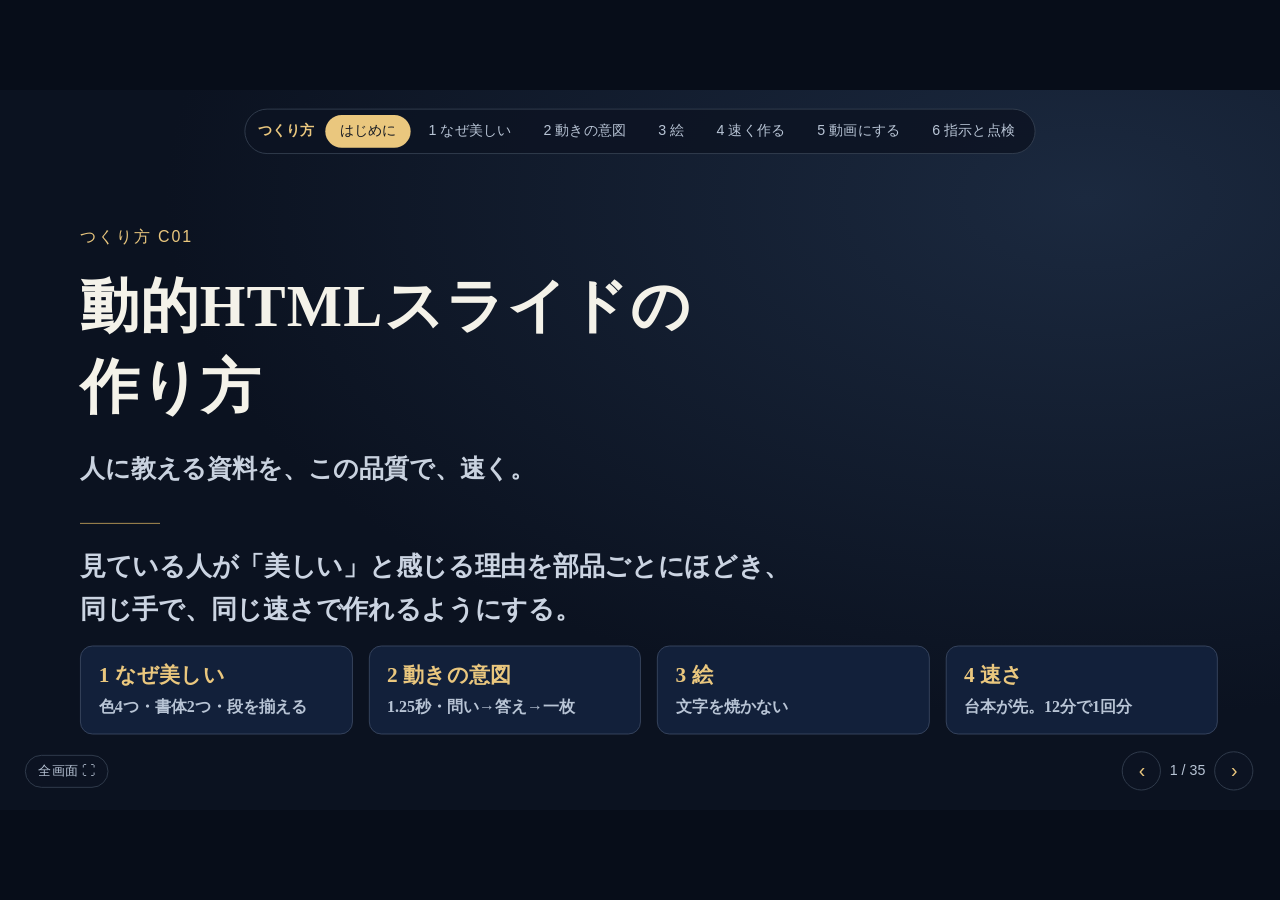
==== craft/slide-making/index.html @ efd2ac86 "C01 13枚目: 問い→答え→決めの一枚を実物の動きで見せる（もう一度つき） Co-Authored-By: Claude Fable 5.1 <noreply@anthropic.com>" ====
<!doctype html><html lang="ja"><head><meta charset="utf-8"><meta name="viewport" content="width=device-width,initial-scale=1"><title>動的HTMLスライドの作り方｜人に教える資料を、この品質で、速く</title><style>*{box-sizing:border-box}html,body{margin:0;background:#070d19;color:#f4f2e9;width:100%;height:100%;overflow:hidden}body{font-family:"Hiragino Mincho ProN","Yu Mincho",serif;font-weight:600}button{font-family:"Hiragino Sans",sans-serif;cursor:pointer}#stage{position:absolute;width:1440px;height:810px;left:50%;top:50%;transform:translate(-50%,-50%) scale(var(--scale,1));overflow:hidden;background:radial-gradient(ellipse at 85% 15%,#1b293f,#0b1220 60%)}.slide{position:absolute;inset:0;padding:112px 80px 86px;display:flex;flex-direction:column;justify-content:center;align-items:center;text-align:center;opacity:0;visibility:hidden;pointer-events:none;transition:opacity 1.25s ease,visibility 1.25s}.slide.on{opacity:1;visibility:visible;pointer-events:auto}.eyebrow{font:18px "Hiragino Sans",sans-serif;letter-spacing:.12em;color:#eac77e;margin-bottom:20px}h1,h2,h3,p{margin:0}h1{font-size:77px;line-height:1.4;letter-spacing:.02em;font-weight:600}h2{font-size:49px;line-height:1.5;font-weight:600;margin-bottom:24px}h3{font-size:29px;font-weight:600;margin:15px 0}p{font-size:26px;line-height:1.8}.lead{font-size:28px;color:#cbd4e2}em{font-style:normal;color:#eac77e}.title{align-items:stretch;text-align:left;padding:138px 90px 70px}.city{position:absolute;inset:0;background:none center/cover no-repeat}.city:after{content:"";position:absolute;inset:0;background:linear-gradient(90deg,rgba(6,12,24,.9),rgba(6,12,24,.6) 37%,transparent 75%),linear-gradient(0deg,#070d19,transparent 30%)}.title-copy{position:relative;z-index:2}.subtitle{font-size:26px;color:#c9d2df;margin-top:20px}.rule{width:90px;height:1px;background:#bc9a56;margin:35px 0 25px}.catch{font-size:31px;line-height:1.65}.title-foot{position:absolute;bottom:80px;left:90px;right:90px;display:flex;justify-content:space-between;font:17px "Hiragino Sans",sans-serif;color:#adb8c9}.currents{position:absolute;inset:0;width:100%;height:100%;opacity:.55;pointer-events:none}.currents path{fill:none;stroke:#edc47c;stroke-width:2;stroke-dasharray:80 700;animation:flow 18s linear infinite}.currents path:nth-child(2){stroke:#8bbdb9;animation-duration:23s;animation-delay:-8s}.currents path:nth-child(3){animation-delay:-12s}@keyframes flow{to{stroke-dashoffset:-1560}}nav{position:absolute;z-index:10;top:21px;left:50%;transform:translateX(-50%);display:flex;gap:4px;padding:6px;background:#0c1323d9;border:1px solid #344051;border-radius:999px;white-space:nowrap}nav button{border:0;background:none;color:#b8c4d5;padding:8px 16px;border-radius:99px;font-size:16px}nav button.active{background:#eac77e;color:#171b23}nav b{font:600 16px "Hiragino Sans",sans-serif;color:#eac77e;padding:8px}.pager{position:absolute;bottom:24px;right:28px;z-index:12;display:flex;align-items:center;gap:16px;font:17px "Hiragino Sans",sans-serif;color:#bdc7d6}.pager button,.choices button,.reveal{border:1px solid #455269;background:#202c42;color:#eac77e;border-radius:12px;padding:12px 24px;font-size:22px}.pager button{padding:7px 18px;font-size:24px}.fullscreen{position:absolute;left:28px;bottom:25px;z-index:12;background:none;border:0;color:#a6b3c7;font-size:16px}.cards{display:grid;grid-template-columns:repeat(3,1fr);gap:22px;width:100%;margin-top:15px}.cards article{padding:32px 26px;text-align:left;background:linear-gradient(140deg,#202b3c,#121e30);border:1px solid #354156;border-radius:15px;min-height:255px}.cards small,.rate-demo small,.bond-demo small,.bond-route small{font:19px "Hiragino Sans",sans-serif;color:#a5cbd3}.cards p{font-size:25px;color:#cbd4e2;line-height:1.7}.recap .cards{grid-template-columns:repeat(4,1fr);gap:16px}.recap article{padding:28px 20px}.recap h3{font-size:27px}.recap .cards p{font-size:23px}.recap small{font-size:17px}.route,.final-map{display:flex;align-items:center;justify-content:center;gap:18px;width:100%;margin-top:40px}.route span,.final-map span{background:#202c40;border:1px solid #405068;padding:24px 30px;border-radius:10px;font-size:30px}.route i,.final-map i{font-style:normal;color:#eac77e;font-size:30px}.underbar{color:#eac77e;font-size:25px;margin-top:30px}.rate-demo{display:grid;grid-template-columns:1fr 1.4fr;width:1100px;gap:60px;text-align:left;background:#172238;border:1px solid #36445a;border-radius:18px;padding:40px}.rate-demo strong{display:block;font-size:75px;color:#eac77e;line-height:1.2;margin:18px 0}.rate-demo strong span{font-size:38px}.choices{display:flex;gap:10px}.choices button[aria-pressed=true]{background:#eac77e;color:#111a29}.interest p{font-size:25px}.bar{height:8px;background:#354052;margin:20px 0}.bar i{display:block;width:20%;height:100%;background:#eac77e;transition:width 1.5s ease}.fine{font:17px "Hiragino Sans",sans-serif;color:#b8c4d5;margin-top:23px}.tag{display:inline-block;font:700 34px "Hiragino Sans",sans-serif;background:#eac77e;color:#211c11;border-radius:8px;padding:13px 34px;margin-bottom:30px}.question{width:1120px}.question h2{font-size:39px;margin-bottom:38px}.reveal{position:relative;min-height:178px;width:100%;font-family:inherit;font-size:28px;line-height:1.7;display:grid;place-items:center;overflow:hidden}.answer{opacity:0;transition:opacity 1.5s;padding:20px;grid-area:1/1}.cover{grid-area:1/1;transition:opacity 1s}.reveal[aria-expanded=true] .cover{opacity:0}.reveal[aria-expanded=true] .answer{opacity:1}.hero-copy{position:absolute;left:100px;bottom:130px;text-align:left;font-size:52px;line-height:1.7}.scene .city:after{background:linear-gradient(0deg,#070d19 2%,#070d1955 80%)}.bond-route{display:flex;align-items:center;gap:20px;margin-top:25px}.bond-route>div{width:365px;padding:30px 20px;border-top:2px solid #b89a5c;background:#18243a}.bond-route p{font-size:23px;color:#cbd4e2}.bond-route>b{font-size:28px;color:#eac77e}.bond-demo{display:grid;grid-template-columns:1fr 1.3fr;gap:45px;width:1150px;text-align:left;margin-top:15px}.bond-ticket{padding:35px;background:#e2d7bd;color:#172337;border-radius:12px}.bond-ticket small{color:#4f5f6b}.bond-ticket strong{font-size:29px}.bond-ticket p{font-size:24px;margin-top:20px}.bond-market{padding:30px;border:1px solid #40516c;border-radius:12px;background:#142239}.arrows{display:flex;justify-content:space-between;gap:20px;margin:30px 0;font-size:24px}.arrows b{display:block;color:#eac77e;font-size:65px}.bond-market p{font-size:25px}.final-map span{font-size:27px;padding:22px}.final-anchor{width:1100px;border-bottom:1px solid #b49a67;text-align:center;font-size:34px;color:#eac77e;margin:30px 0;padding-bottom:24px}.ending h2{font-size:64px}.chapter:before,.ending:before{content:"";position:absolute;width:680px;height:680px;border:1px solid #caa25d25;transform:rotate(35deg);pointer-events:none}.slide>*:not(.city,.currents){z-index:1}@media(prefers-reduced-motion:reduce){*{animation:none!important;transition:none!important}}
.shots.c3 img{max-height:240px;object-fit:contain;background:#000}

.pipe{display:flex;align-items:stretch;gap:0;width:1300px;margin-top:8px}.pipe .pi{flex:1;display:flex;flex-direction:column;border:1px solid #3a4862;border-radius:12px;background:#12203a;overflow:hidden;text-align:left}.pipe .pi img{width:100%;height:150px;object-fit:cover;display:block;background:#000}.pipe .pi .bx{min-height:150px;padding:14px 16px;font:16.5px/1.65 "Hiragino Sans",sans-serif;color:#f4f2e9;background:#0b1424}.pipe .pi .bx b{color:#eac77e}.pipe .pi .tx{padding:12px 14px}.pipe .pi small{font:14px "Hiragino Sans",sans-serif;letter-spacing:.1em;color:#8bbdb9;display:block}.pipe .pi strong{display:block;font-size:21px;color:#eac77e;margin:4px 0}.pipe .pi p{font-size:16.5px;line-height:1.55;color:#d7deea}.pipe i.ar{font-style:normal;align-self:center;font-size:30px;color:#eac77e;padding:0 8px}
.stats .st img{width:100%;height:120px;object-fit:cover;border-radius:8px;margin:6px 0 4px;display:block}
.shots.c1 figure{display:block}.shots.c2x2{grid-template-columns:1fr 1fr;gap:14px 22px}.shots.c2x2 img{max-height:128px;object-fit:contain;background:#000}.shots.c2x2 figcaption{font-size:16.5px;margin-top:6px}
.bgart{position:absolute;inset:0;background:center/cover no-repeat;opacity:.38}.bgart:after{content:"";position:absolute;inset:0;background:linear-gradient(90deg,rgba(6,12,24,.92),rgba(6,12,24,.55) 55%,rgba(6,12,24,.35))}

.mcode{width:1280px;margin:10px 0 0;background:#060a14;border:1px solid #2b3850;border-radius:10px;padding:12px 18px;font:14px/1.45 "SF Mono",Menlo,monospace;color:#cfe3ff;text-align:left;white-space:pre-wrap}

.vs{display:grid;grid-template-columns:1fr 1fr;gap:18px;width:1120px;margin-top:0}.vs figure{margin:0;text-align:left}.vs .frame{position:relative;aspect-ratio:16/9;border-radius:12px;overflow:hidden;border:1px solid #3a4862;background:#000}.vs iframe,.vs video{position:absolute;inset:0;width:100%;height:100%;border:0;display:block;object-fit:contain;background:#000}.vs figcaption{font:16px/1.45 "Hiragino Sans",sans-serif;color:#d7deea;margin-top:8px}.vs figcaption b{color:#eac77e;display:block;font-size:19px}.vs-bar{width:1120px;display:flex;justify-content:space-between;align-items:center;margin-top:10px;margin-bottom:26px;font:17px "Hiragino Sans",sans-serif;color:#b8c4d5}.vs-bar button{border:1px solid #455269;background:#eac77e;color:#171b23;border-radius:10px;padding:10px 22px;font-size:18px;font-weight:700}
.stats{display:grid;grid-template-columns:1fr 60px 1fr 60px 1fr;align-items:center;width:1280px;margin-top:10px}.stats .st{padding:26px 24px;border:1px solid #3a4862;border-radius:14px;background:#12203a;text-align:left;min-height:250px}.stats .st small{font:15px "Hiragino Sans",sans-serif;letter-spacing:.12em;color:#8bbdb9;display:block}.stats .st strong{display:block;font-size:76px;line-height:1.15;color:#eac77e;margin:8px 0}.stats .st b{display:block;font-size:24px;color:#f4f2e9;margin-bottom:6px}.stats .st p{font-size:18px;line-height:1.6;color:#d7deea}.stats i{font-style:normal;text-align:center;font-size:40px;color:#eac77e}.stats .st.hl{border-color:#eac77e;background:#1d2a3f}

.vid-wrap{width:1280px;text-align:left}.vid-wrap video{display:block;width:auto;max-width:1280px;max-height:390px;margin:0 auto;border-radius:12px;border:1px solid #3a4862;background:#000}.vid-wrap .vcap{font:17px "Hiragino Sans",sans-serif;color:#b8c4d5;margin-top:10px;display:flex;justify-content:space-between}.vid-wrap .vcap b{color:#eac77e;font-weight:600}
.state-row{display:grid;grid-template-columns:repeat(5,1fr);gap:12px;width:1280px;margin-top:8px}.state-row div{padding:18px 16px;border:1px solid #3a4862;border-radius:12px;background:#12203a;text-align:left}.state-row small{font:14px "Hiragino Sans",sans-serif;letter-spacing:.12em;color:#8bbdb9;display:block;margin-bottom:6px}.state-row b{display:block;font-size:22px;color:#eac77e;margin-bottom:6px}.state-row p{font-size:18px;line-height:1.6;color:#d7deea}
.shots.c2 img{max-height:320px;object-fit:contain;background:#000}

.demo-wrap{display:grid;grid-template-columns:520px 720px;gap:28px;width:1268px;text-align:left;align-items:start;margin-top:0}.demo-wrap h2{font-size:35px;line-height:1.4;margin-bottom:12px}.demo-wrap .lead{font-size:20.5px;line-height:1.65}.demo-wrap ul.pts{margin:12px 0 0;padding-left:1.1em;font-size:19px;line-height:1.7;color:#d7deea}.slide.demo{padding-top:92px;padding-bottom:70px}.slide.demo .fine{bottom:22px}.demo-wrap ul.pts li{margin:4px 0}.demo-wrap ul.pts b{color:#eac77e}.demo-wrap code,.demo-wrap pre{font-family:"SF Mono",Menlo,monospace}.demo-wrap pre{margin:12px 0 0;background:#060a14;border:1px solid #2b3850;border-radius:10px;padding:10px 14px;font-size:14.5px;line-height:1.5;color:#cfe3ff;white-space:pre-wrap}.demo-wrap code{background:#0b1220;padding:1px 6px;border-radius:5px;font-size:.92em;color:#cfe3ff}
.demo-box{position:relative}.demo-stage{position:relative;width:720px;height:405px;background:#05080f;border:1px solid #3a4862;border-radius:12px;overflow:hidden;font-family:"Hiragino Sans",sans-serif;font-weight:700;color:#fff}.demo-cap{display:flex;justify-content:space-between;align-items:center;margin-top:10px;font:16px "Hiragino Sans",sans-serif;color:#8d9bb0}.demo-cap button{border:1px solid #455269;background:#202c42;color:#eac77e;border-radius:8px;padding:6px 14px;font-size:15px}.demo-cap .clock{font-variant-numeric:tabular-nums;color:#8bbdb9}
.demo-stage .lab{position:absolute;left:12px;top:10px;font:600 13px "Hiragino Sans",sans-serif;letter-spacing:.12em;color:#8bbdb9}.demo-stage .lab.r{left:auto;right:12px}

.mgrid{display:grid;gap:22px;width:1280px;text-align:left;margin-top:8px}.mgrid.c2{grid-template-columns:1fr 1fr}.mgrid.c3{grid-template-columns:repeat(3,1fr)}.mgrid.c4{grid-template-columns:repeat(4,1fr)}
.mgrid article{padding:26px 28px;border:1px solid #3a4862;border-radius:14px;background:#12203a;border-top:2px solid #b89a5c}.mgrid article small{font:15px "Hiragino Sans",sans-serif;letter-spacing:.14em;color:#b8c4d5}.mgrid article h3{font-size:27px;margin:8px 0 10px;color:#eac77e}.mgrid article p{font-size:21px;line-height:1.7;color:#d7deea}.mgrid article ul{margin:6px 0 0;padding-left:1.1em;font-size:20px;line-height:1.7;color:#d7deea;text-align:left}.mgrid article li{margin:3px 0}
.mrule{width:1180px;text-align:left;border-left:3px solid #8bbdb9;padding:14px 26px;margin:20px 0 0;font-size:26px;line-height:1.7;background:linear-gradient(90deg,#8bbdb920,transparent)}.mrule.ng{border-color:#d98a8a;background:linear-gradient(90deg,#d98a8a20,transparent)}.mrule b{color:#eac77e}
.quote{width:1180px;text-align:left;font-size:22px;color:#b8c4d5;margin-top:22px;border-left:2px solid #40516c;padding-left:18px}.quote .t{font:15px "Hiragino Sans",sans-serif;letter-spacing:.06em;color:#8bbdb9;margin-right:12px}
table.mtable{width:1280px;border-collapse:collapse;text-align:left;font-size:21px;line-height:1.6;margin-top:6px}table.mtable th{font:16px "Hiragino Sans",sans-serif;letter-spacing:.1em;color:#b8c4d5;border-bottom:1px solid #40516c;padding:10px 14px}table.mtable td{border-bottom:1px solid #2b3850;padding:14px 14px;vertical-align:top;color:#d7deea}table.mtable td:first-child{color:#eac77e;white-space:nowrap;font-weight:600}
.pillar-row{display:grid;grid-template-columns:repeat(4,1fr);gap:18px;width:1280px;margin-top:30px}.pillar-row div{padding:24px 22px;border:1px solid #3a4862;border-radius:14px;background:#12203a;text-align:left}.pillar-row b{display:block;font-size:26px;color:#eac77e;margin-bottom:6px}.pillar-row small{font-size:19px;color:#b8c4d5;line-height:1.6}
ul.check{width:1280px;text-align:left;list-style:none;padding:0;margin:10px 0 0;columns:2;column-gap:40px;font-size:21px;line-height:1.7;color:#d7deea}ul.check li{break-inside:avoid;padding-left:1.5em;position:relative;margin:4px 0}ul.check li:before{content:"☐";position:absolute;left:0;color:#8bbdb9}
.fine{font:17px "Hiragino Sans",sans-serif;color:#8d9bb0;margin-top:26px}.slide .fine{position:absolute;bottom:34px;left:80px;right:80px;text-align:left}
.question{width:1200px;position:relative;z-index:2}.question .tag{display:inline-block;font:700 30px 'Hiragino Sans',sans-serif;background:#eac77e;color:#211c11;border-radius:8px;padding:12px 30px;margin-bottom:26px}.question h2{font-size:46px;line-height:1.5;margin-bottom:34px}.cover-wrap{position:relative;border-radius:16px;overflow:hidden;border:1px solid #455269}.answer{min-height:170px;padding:30px 40px;display:flex;align-items:center;justify-content:center;font-size:27px;line-height:1.7;background:#1a2438;transition:background 1s}.cover{position:absolute;inset:0;border:0;font-size:26px;letter-spacing:.14em;color:#8bbdb9;background:linear-gradient(160deg,#233150,#16203a);cursor:pointer;transition:transform .5s cubic-bezier(.7,-0.2,.3,1.1),opacity .4s ease}.cover:before{content:'▼';margin-right:12px;color:#eac77e}.revealed .cover{transform:translateY(101%);opacity:0;pointer-events:none}.answer-art{position:absolute;inset:0;background:center/cover no-repeat;opacity:0;transform:scale(1.055);transition:opacity 1.5s ease,transform 2.5s ease}.revealed .answer-art{opacity:.55;transform:scale(1)}.answer-shade{position:absolute;inset:0;background:linear-gradient(90deg,rgba(5,10,22,.68),rgba(5,10,22,.3));pointer-events:none}.revealed .answer{background:rgba(11,18,34,.75)}.scene{padding:0}.scene-art video{position:absolute;inset:0;width:100%;height:100%;object-fit:cover}@media(prefers-reduced-motion:reduce){.scene-art video{display:none}}.scene-art{position:absolute;inset:0;background:#0b1220 center/cover no-repeat}.scene-art:after{content:'';position:absolute;inset:0;background:linear-gradient(0deg,rgba(3,8,18,.88),transparent 38%,rgba(3,8,18,.12) 82%,rgba(3,8,18,.6))}.hero-copy{position:absolute;left:100px;bottom:90px;text-align:left;font-size:50px;line-height:1.65;letter-spacing:.025em;color:#f5f4ef;text-shadow:0 2px 18px rgba(0,0,0,.65);z-index:1}.slide.on .hero-copy{animation:caption 2.2s ease both}@keyframes caption{from{opacity:0}30%{opacity:0}to{opacity:1}}.mgrid article{padding:22px 24px}.mgrid article p{font-size:20px}.mgrid article h3{font-size:26px;margin:6px 0 8px}h2{margin-bottom:16px}.title-copy h1{font-size:66px}.title .pillar-row{margin-top:16px}.pillar-row div{padding:16px 20px}.pillar-row b{font-size:24px}.pillar-row small{font-size:18px}.title .subtitle{font-size:28px}.title .catch{font-size:29px;color:#cbd4e2}
.slide .fine{left:150px;bottom:30px}
.shots{display:grid;gap:22px;width:1300px;margin-top:4px}.shots.c1{grid-template-columns:1fr;gap:12px}.shots.c1 img{width:auto;max-width:100%;max-height:360px;margin:0 auto;object-fit:contain;background:none}.shots.c1 figcaption{margin-top:6px}.shots.c2{grid-template-columns:1fr 1fr}.shots.c3{grid-template-columns:repeat(3,1fr)}.shots.c4{grid-template-columns:repeat(4,1fr)}
.slide:has(.embed){justify-content:flex-start;padding-top:98px}
.embed{position:relative;flex:none;overflow:hidden;border:1px solid #3a4862;border-radius:12px;background:#000;margin-top:4px}.embed iframe{position:absolute;left:0;top:0;border:0;transform-origin:0 0;pointer-events:none}.embed-cap{font:18px "Hiragino Sans",sans-serif;color:#9fb0c6;margin-top:10px;text-align:left;width:1000px}.shots.c4 figcaption{font-size:17px}.shots img{object-fit:cover}.shots figure{margin:0;text-align:left}.shots img{width:100%;display:block;border-radius:10px;border:1px solid #3a4862}.shots figcaption{font:19px/1.6 "Hiragino Sans",sans-serif;color:#d7deea;margin-top:12px}.shots figcaption b{color:#eac77e;display:block;font-size:20px;margin-bottom:2px}
.fullscreen{position:absolute;left:28px;bottom:25px;right:auto;top:auto;z-index:10;font-size:15px;padding:8px 14px;border-radius:999px;border:1px solid #344051;background:#0c1323d9;color:#b8c4d5}.pager{position:absolute;bottom:22px;right:30px;z-index:10;display:flex;align-items:center;gap:10px;font:16px "Hiragino Sans",sans-serif;color:#b8c4d5}.pager button{border:1px solid #344051;background:#0c1323d9;color:#eac77e;font-size:22px;width:44px;height:44px;border-radius:50%}
</style></head><body><main id="stage"><nav aria-label="章へ移動"><b>つくり方</b><button data-ch="0">はじめに</button><button data-ch="1">1 なぜ美しい</button><button data-ch="2">2 動きの意図</button><button data-ch="3">3 絵</button><button data-ch="4">4 速く作る</button><button data-ch="5">5 動画にする</button><button data-ch="6">6 指示と点検</button></nav><section class="slide title" data-ch="0"><div class="title-copy"><div class="eyebrow">つくり方 C01</div><h1>動的HTMLスライドの<br>作り方</h1><p class="subtitle">人に教える資料を、この品質で、速く。</p><div class="rule"></div><p class="catch">見ている人が「美しい」と感じる理由を部品ごとにほどき、<br>同じ手で、同じ速さで作れるようにする。</p></div><div class="pillar-row"><div><b>1 なぜ美しい</b><small>色4つ・書体2つ・段を揃える</small></div><div><b>2 動きの意図</b><small>1.25秒・問い→答え→一枚</small></div><div><b>3 絵</b><small>文字を焼かない</small></div><div><b>4 速さ</b><small>台本が先。12分で1回分</small></div></div><div class="title-foot"><span></span><span></span></div></section><section class="slide " data-ch="0"><div class="eyebrow">この資料で何が変わるか</div><h2>読む資料が、<em>場面</em>になる。</h2><p class="lead">下の3枚が、この資料で言う「この品質」。講座で実際に使った画面。</p><div class="shots c3"><figure><img src="assets/s06-01-title.jpg" alt=""><figcaption><b>表紙</b>絵が先に入り、言葉が後から浮かぶ。</figcaption></figure><figure><img src="assets/s06-06-hub.jpg" alt=""><figcaption><b>図解</b>右矢印を押すたびに、線が1本ずつ伸びる。</figcaption></figure><figure><img src="assets/s06-23-finale.jpg" alt=""><figcaption><b>締め</b>全画面の絵に、2行の言葉。ここで終わる。</figcaption></figure></div><div class="mrule">作り方は6章。<b>なぜ美しいか</b>から始めて、<b>速く作る型</b>で終わる。</div></section><section class="slide scene" data-ch="0"><div class="scene-art" style="background-image:url(assets/connected-dawn-v1.jpg)"></div><div class="hero-copy">美しさには、<br><em>理由がある。</em></div></section><section class="slide chapter" data-ch="1"><div class="eyebrow">01｜なぜ美しく見えるか</div><h1>美しさは、<br>決めごとの数で決まる。</h1><p class="lead">色は4つ、書体は2つ、舞台は1つ。増やさないから、揃う。</p></section><section class="slide " data-ch="1"><div class="eyebrow">01-1｜色</div><h2>色は4つだけ。面積の比で品が決まる。</h2><div class="shots c1"><figure><img src="assets/palette.jpg" alt="" style="max-height:300px"><figcaption><b>紺 95 ・ 白 4 ・ 金 1</b>金色を増やすほど安っぽく見える。金色は「答え」と「いま選んでいるもの」にだけ使う。</figcaption></figure></div><div class="mrule">青緑は第二の系列と小さな札に限る。金色と青緑を同じ量で並べない。</div><div class="mrule">地の紺は真っ黒にしない。わずかに青を残すと、写真が沈まない。</div></section><section class="slide " data-ch="1"><div class="eyebrow">01-2｜書体</div><h2>本文は明朝、数字と札はゴシック。</h2><div class="shots c2"><figure><img src="assets/type-mincho-closeup.jpg" alt="" style="max-height:250px"><figcaption><b>明朝 ＝ 語る文字</b>見出しと決めの言葉。太さは600。細いと暗い地に沈む。</figcaption></figure><figure><img src="assets/type-gothic-closeup.jpg" alt="" style="max-height:250px"><figcaption><b>ゴシック ＝ 読む文字</b>数字・単位・小さな見出し・札。同じ行で明朝と混ぜない。</figcaption></figure></div><div class="mrule">役割で使い分ける。<b>語る所は明朝、読む所はゴシック</b>。この一行を守るだけで印象が揃う。</div></section><section class="slide " data-ch="1"><div class="eyebrow">01-3｜段</div><h2>段を揃える。高さを変えない。</h2><div class="shots c2"><figure><img src="assets/s06-03-cards.jpg" alt=""><figcaption><b>2枚のとき</b>同じ枠、同じ余白、同じ高さ。</figcaption></figure><figure><img src="assets/s06-17-cards3.jpg" alt=""><figcaption><b>3枚のとき</b>文の長さが違っても、箱の高さは変えない。</figcaption></figure></div><div class="mrule">枠の高さは、いちばん長い文で先に決める。</div><div class="mrule">動きで高さが変わると目が追えない。段がずれた瞬間に「安く」見える。</div></section><section class="slide " data-ch="1"><div class="eyebrow">01-4｜改行</div><h2>改行は、意味のまとまりで切る。</h2><div class="shots c2"><figure><img src="assets/s06-20-chain.jpg" alt=""><figcaption><b>決めの言葉は2行</b>上の行で状況、下の行で結論。語の途中で折り返さない。</figcaption></figure><figure><img src="assets/s06-22-next.jpg" alt=""><figcaption><b>カードの文は2〜3行</b>一文字だけの折り返しは必ず直す。見出しは2行まで。3行になるなら言葉を削る。</figcaption></figure></div><div class="mrule">1440×810の実画面で見る。端の座標を機械で測ると、はみ出しは見逃さない。</div></section><section class="slide " data-ch="1"><div class="eyebrow">01-5｜舞台</div><h2>画面は1枚の舞台。余白を恐れない。</h2><div class="shots c1"><figure><img src="assets/s06-05-chapter.jpg" alt="" style="max-height:290px"><figcaption><b>章の扉</b>見出しと一文だけ。空いている所が、次の場面を待つ間になる。</figcaption></figure></div><div class="mrule">1440×810を固定して等比で拡大。どの画面でも折り返しが崩れない。</div><div class="mrule">上に章、右下にページ、左下に全画面。それ以外のボタンは置かない。</div></section><section class="slide scene" data-ch="1"><div class="scene-art" style="background-image:url(assets/rate-gap-v1.jpg)"></div><div class="hero-copy">増やさないから、<br><em>揃う。</em></div></section><section class="slide chapter" data-ch="2"><div class="eyebrow">02｜動きの意図</div><h1>動きは、速さではなく、<br>順番。</h1><p class="lead">切り替えは1.25秒。出てくる順番が、話す順番。</p></section><section class="slide " data-ch="2"><div class="eyebrow">02-1｜切り替え</div><h2>切り替えは、1.25秒のフェード。</h2><div class="embed" style="width:760px;height:428px"><iframe src="fade-demo.html" loading="lazy" style="width:1440px;height:810px;transform:scale(0.5278)" title="実物。表紙 → 章の扉 → 締め、の順に1.25秒で重なって入れ替わる。右下の「もう一度」で繰り返せる。"></iframe></div><p class="embed-cap">実物。表紙 → 章の扉 → 締め、の順に1.25秒で重なって入れ替わる。右下の「もう一度」で繰り返せる。</p><div class="mrule">前の絵が消えきる前に次が重なる。ズーム・飛び出し・回転は使わない。<b>速いと安く、遅いと眠い</b>。1.25秒は試して落ち着いた値。</div></section><section class="slide " data-ch="2"><div class="eyebrow">02-2｜場面の山</div><h2>問い、答え、決めの一枚。<br>この3枚で場面の山を作る。</h2><div class="embed" style="width:760px;height:428px"><iframe src="scene-demo.html" loading="lazy" style="width:1440px;height:810px;transform:scale(0.5278)" title="実物。問いが開いて同じ絵が後ろに浮かび、1.25秒で全画面になって2行の言葉が浮かぶ。右下の「もう一度」で繰り返せる。"></iframe></div><p class="embed-cap">実物。問いが開いて同じ絵が後ろに浮かび、1.25秒で全画面になって2行の言葉が浮かぶ。右下の「もう一度」で繰り返せる。</p><div class="mrule">絵は1枚を二度使う。見ている人の中で絵が「育つ」。<b>期待 → 理解 → 余韻</b>の順。</div><p class="fine">問いの開閉は講座向けの技法。教材動画や社内資料では外す。用途で選ぶ</p></section><section class="slide " data-ch="2"><div class="eyebrow">02-3｜出す順番</div><h2>出す順番は、話す順番。</h2><div class="shots c2"><figure><img src="assets/s06-06-hub-step2.jpg" alt=""><figcaption><b>2本目まで</b>右矢印を押すたびに1つ増える。全部を一度に出さない。</figcaption></figure><figure><img src="assets/s06-06-hub.jpg" alt=""><figcaption><b>全部</b>使い切ったら、同じ右矢印で次のページへ。</figcaption></figure></div><div class="mrule">ページに入った瞬間は止まっている。<b>最初の動きは、話し手が起こす</b>。</div><div class="mrule">戻って来たら最初から。途中の状態を残さない。</div></section><section class="slide " data-ch="2"><div class="eyebrow">02-4｜最小の動き</div><h2>静止画に、最小の動きを足す。</h2><div class="embed" style="width:760px;height:428px"><iframe src="https://aialphabase.github.io/mirai-seminar-slides/sessions/06/?s=1" loading="lazy" style="width:1440px;height:810px;transform:scale(0.5278)" title="実物。絵は動かず、光の線だけが18〜23秒かけて流れている。"></iframe></div><p class="embed-cap">実物。絵は動かず、光の線だけが18〜23秒かけて流れている。</p><div class="mrule">動かすのは1種類だけ。2種類動くと散る。線の起点は、絵の中で<b>光が集まる点</b>に置く。</div></section><section class="slide " data-ch="2"><div class="eyebrow">02-5｜決めの言葉</div><h2>決めの言葉は2行。強調は1語。</h2><div class="shots c2"><figure><img src="assets/s06-20-chain.jpg" alt=""><figcaption><b>総まとめ</b>上の行で状況、下の行で結論。</figcaption></figure><figure><img src="assets/s06-23-finale.jpg" alt=""><figcaption><b>締め</b>全画面の絵の左下。強調するのは、いちばん言いたい語だけ。</figcaption></figure></div><div class="mrule">決めの言葉は2行。強調は1ページに1語。<b>増やすほど、どれも目立たなくなる</b>。</div></section><section class="slide scene" data-ch="2"><div class="scene-art" style="background-image:url(assets/priced-in-v1.jpg)"></div><div class="hero-copy">動きは、<br><em>話す順番。</em></div></section><section class="slide chapter" data-ch="3"><div class="eyebrow">03｜絵</div><h1>絵に文字を焼かない。<br>文字は上に置く。</h1><p class="lead">だから絵は差し替えられる。だから道具を選ばない。</p></section><section class="slide " data-ch="3"><div class="eyebrow">03-1｜頼み方</div><h2>絵は、この骨格で頼む。</h2><div class="shots c2"><figure><img src="assets/s06-07-question-open.jpg" alt=""><figcaption><b>問い用</b>上部中央を暗く空ける。言葉が中央に乗る。</figcaption></figure><figure><img src="assets/s06-23-finale.jpg" alt=""><figcaption><b>締め用</b>左1/3を暗く空ける。言葉が左下に乗る。</figcaption></figure></div><div class="mrule">16:9、文字なし、ロゴなし、グラフなし。紺と金と青緑。人物なし。<b>様式は言葉で書き切る</b>（「さっきと同じ様式で」は通らない）。</div><p class="fine">Google Flow（Nano Banana Pro）で静止画は無料。2Kで書き出す。合わなければ GPT の ImageGen に切り替える</p></section><section class="slide " data-ch="3"><div class="eyebrow">03-2｜道具と費用</div><h2>無料の範囲で、絵も動画も作れる。</h2><table class="mtable"><tr><th>道具</th><th>できること</th><th>費用（実測）</th></tr><tr><td>Google Flow（Nano Banana Pro）</td><td>静止画。2Kまで無料で書き出し</td><td>消費なし</td></tr><tr><td>Google Flow（Veo 3.1 Lite）</td><td>画像→動画 8秒・720p</td><td>10クレジット／本</td></tr><tr><td>Forge（LTX-2.5）</td><td>画像→動画 最大20秒・1080p・音付き</td><td>約10クレジット／秒</td></tr><tr><td>HTML／SVG／CSS</td><td>図・グラフ・光の線・段階表示</td><td>0。コードで書く</td></tr></table><p class="fine">2026-09-16〜10-04 の実測。Flow は「承認」を押した時点で消費される</p></section><section class="slide " data-ch="3"><div class="eyebrow">03-3｜二度働く</div><h2>1枚の絵が、二度働く。</h2><div class="shots c3"><figure><img src="assets/demo-step1.jpg" alt=""><figcaption><b>① 問い</b>答えは閉じたまま。</figcaption></figure><figure><img src="assets/demo-step2.jpg" alt=""><figcaption><b>② 開いた瞬間</b>同じ絵が後ろに沈む。</figcaption></figure><figure><img src="assets/demo-step3.jpg" alt=""><figcaption><b>③ 全画面</b>同じ絵が8秒だけ動き、最後のコマで止まる。</figcaption></figure></div><div class="mrule">動画は<b>1回再生して最後のコマで止める</b>。ループは戻りで「カクッ」となる。</div><div class="mrule">再生は切り替えの1.25秒が終わってから。</div></section><section class="slide scene" data-ch="3"><div class="scene-art" style="background-image:url(assets/bond-promise-v1.jpg)"><video muted playsinline preload="auto" poster="assets/bond-promise-v1.jpg" aria-hidden="true"><source src="assets/bond-promise-v1.mp4" type="video/mp4"></video></div><div class="hero-copy">絵は差し替えられる。<br><em>言葉は、上に残る。</em></div></section><section class="slide chapter" data-ch="4"><div class="eyebrow">04｜速く作る</div><h1>台本を先に決めて、<br>12分で組む。</h1><p class="lead">書かない。決めて、流し込む。</p></section><section class="slide " data-ch="4"><div class="eyebrow">04-1｜6歩</div><h2>この順番で進むと、戻りが出ない。</h2><div class="pipe"><div class="pi"><div class="bx">正本</div><div class="tx"><small>1</small><strong>中身の正本を決める</strong><p>告知文と台本。ここにない数字は使わない</p></div></div><i class="ar">→</i><div class="pi"><div class="bx">型</div><div class="tx"><small>2</small><strong>型を決める</strong><p>説明 → 問い → 答え → 一枚</p></div></div><i class="ar">→</i><div class="pi"><div class="bx">表</div><div class="tx"><small>3</small><strong>振り分け表を書く</strong><p>どの場面を、どの部品で</p></div></div><i class="ar">→</i><div class="pi"><div class="bx">流</div><div class="tx"><small>4</small><strong>流し込む</strong><p>表をそのまま編集元に写す。絵は仮置き</p></div></div><i class="ar">→</i><div class="pi"><div class="bx">測</div><div class="tx"><small>5</small><strong>機械で測る</strong><p>全ページを自動で撮り、端の座標を見る</p></div></div><i class="ar">→</i><div class="pi"><div class="bx">公</div><div class="tx"><small>6</small><strong>公開して直す</strong><p>絵の差し替えと直しは、公開後にページ番号で</p></div></div></div><div class="mrule">速かった条件は3つ。<b>正本が先にある・型が決まっている・検査を機械に任せる</b>。どれかが欠けると時間は伸びる。</div><p class="fine">出所: 動画を手順だけで作る人の「台本を場面ごとに振り分けた表を先に作る」を、スライドに当てた</p></section><section class="slide " data-ch="4"><div class="eyebrow">04-2｜部品</div><h2>部品は8種類。これで講義1回分が埋まる。</h2><div class="shots c4"><figure><img src="assets/s06-06-hub.jpg" alt="" style="max-height:170px"><figcaption><b>つながりの地図</b>中心から線が伸びる</figcaption></figure><figure><img src="assets/s06-09-gap.jpg" alt="" style="max-height:170px"><figcaption><b>差の棒</b>棒が伸びる</figcaption></figure><figure><img src="assets/s06-16-chart.jpg" alt="" style="max-height:170px"><figcaption><b>折れ線</b>線が引かれる</figcaption></figure><figure><img src="assets/s06-20-chain.jpg" alt="" style="max-height:170px"><figcaption><b>1本の線</b>節が順につながる</figcaption></figure></div><div class="mrule">ほかに、段階表示のカード・流れ・対比・問い→答え→一枚。<b>新しい見せ方が要るときだけ</b>部品を足す。</div></section><section class="slide " data-ch="4"><div class="eyebrow">04-3｜実測</div><h2>10/1の講座資料は、この数字だった。</h2><div class="stats"><div class="st"><small>初稿</small><strong>12分</strong><b>開始から公開確認まで</b><p>18:58 → 19:10</p></div><i>｜</i><div class="st"><small>枚数</small><strong>23枚</strong><b>はみ出し 0</b><p>機械で測って0</p></div><i>｜</i><div class="st"><small>直し</small><strong>7点</strong><b>本人レビュー後</b><p>構成の作り直しは 0</p></div></div><div class="mrule">新しい絵をその場で作ると＋10分前後。絵を仮置きにして先に公開するのが速さの肝。</div></section><section class="slide scene" data-ch="4"><div class="scene-art" style="background-image:url(assets/global-news-v1.jpg)"></div><div class="hero-copy">書かない。<br><em>決めて、流し込む。</em></div></section><section class="slide chapter" data-ch="5"><div class="eyebrow">05｜動画にする</div><h1>音を先に決めて、<br>画面を時刻に合わせる。</h1><p class="lead">同じ部品が、そのまま動画になる。</p></section><section class="slide " data-ch="5"><div class="eyebrow">05-1｜時刻で描く</div><h2>時刻で状態を作ると、コマが撮れる。</h2><div class="shots c3"><figure><img src="assets/ep27-g-0900.jpg" alt=""><figcaption><b>0.9秒</b>線が引かれ始める。</figcaption></figure><figure><img src="assets/ep27-g-1800.jpg" alt=""><figcaption><b>1.8秒</b>線が伸びる。</figcaption></figure><figure><img src="assets/ep27-g-3600.jpg" alt=""><figcaption><b>3.6秒</b>点と数字が出る。</figcaption></figure></div><div class="mrule">どの瞬間でも同じ絵が出るので、1コマずつ撮って動画にできる。<b>ブラウザを1つ常駐させて30コマ／秒</b>。87秒＝2,597コマが約3分。</div><div class="mrule">出し方は3つ。全画面で差し込む動画、背景を抜いて重ねる動画、動かない所の静止画。</div><p class="fine">ナレーション付きの教材は、音を先に確定し、各行の出る時刻をナレーションの開始時刻に合わせる</p></section><section class="slide scene" data-ch="5"><div class="scene-art" style="background-image:url(assets/bitcoin-forces-v1.jpg)"></div><div class="hero-copy">同じ部品が、<br><em>そのまま動画になる。</em></div></section><section class="slide " data-ch="6"><div class="eyebrow">06-1｜効いた言葉</div><h2>違和感を、そのまま言葉にする。</h2><table class="mtable"><tr><th>場面</th><th>前</th><th>言った言葉</th><th>後</th></tr><tr><td>重し</td><td>横の目盛りが伸びる</td><td>「重しがずしんと乗る感じで」</td><td>鉄の分銅が落ち、板が沈む</td></tr><tr><td>価格</td><td>数字が変わるだけ</td><td>「前半と似ている」</td><td>買い手の列と値札</td></tr><tr><td>光の線</td><td>画面の中央から</td><td>「画像の光の中心から始めて」</td><td>起点を光の点に合わせた</td></tr><tr><td>問いの後</td><td>そのまま次へ</td><td>「開いた後が止まらない」</td><td>決めの一枚を1枚追加</td></tr><tr><td>動画</td><td>4秒ループ</td><td>「船が戻ってカクッとなる」</td><td>8秒1回再生、最後で静止</td></tr></table><p class="fine">どれも「絵を直せ」ではなく、見て感じたことをそのまま言った</p></section><section class="slide " data-ch="6"><div class="eyebrow">06-2｜言い方</div><h2>短い言葉ほど、よく効く。</h2><div class="mgrid c3"><article><small>感覚</small><h3>「違和感がある」</h3><ul><li>何と何が合っていないかを一言足す</li></ul></article><article><small>統一</small><h3>「同じ演出に」</h3><ul><li>先に決まった1か所を基準にする</li></ul></article><article><small>禁止</small><h3>「これはいらない」</h3><ul><li>消すものを名指しする</li></ul></article></div><p class="fine">返す側は「変えた点」「確認したこと」「残っている確認」の3つで返す</p></section><section class="slide " data-ch="6"><div class="eyebrow">06-3｜出す前に</div><h2>公開の前に当てる。</h2><ul class="check"><li>1440×810で全ページ、はみ出しなし</li><li>改行は意味のまとまり。一文字折り返しなし</li><li>強調（金色）は1ページに1語</li><li>動くものは1種類</li><li>右矢印だけで最後まで進む</li><li>最初の画面は止まっている</li><li>絵に文字が焼かれていない</li><li>動画は切り替え後に再生、最後で静止</li><li>説明文に操作の説明がない</li><li>公開URLで素材が全部読める</li></ul></section><section class="slide scene" data-ch="6"><div class="scene-art" style="background-image:url(assets/finale-dawn-v2.jpg)"></div><div class="hero-copy">次のテーマも、<br><em>同じ作法で。</em></div></section><section class="slide ending" data-ch="6"><div class="eyebrow">つくり方 C01</div><h2>この資料を渡せば、<br>同じ品質で、速く作れる。</h2><p class="lead">色は4つ、書体は2つ、舞台は1つ。切り替えは1.25秒。問い、答え、決めの一枚。絵に文字は焼かない。台本が先。</p><p class="quote">編集元: AITrendUniverse/manuals/slide-making/source.json ｜ 実例: 講座資料（第5回・第6回）と、ニュース・教材動画の書き出し</p></section><button class="fullscreen" id="fullscreen" style="left:28px;bottom:25px;right:auto;top:auto;width:auto;height:auto">全画面 ⛶</button><div class="pager"><button id="prev" aria-label="前へ">‹</button><span id="count"></span><button id="next" aria-label="次へ">›</button></div></main><script>const slides=[...document.querySelectorAll('.slide')],nav=[...document.querySelectorAll('nav button')];let current=0;
function show(n){if(n<0||n>=slides.length)return;current=n;slides.forEach((s,i)=>{if(i!==n){s.querySelectorAll('.vs video,.vid-wrap video').forEach(v=>v.pause());s.querySelectorAll('iframe[data-yt-start]').forEach(f=>{try{f.contentWindow.postMessage(JSON.stringify({event:'command',func:'pauseVideo',args:[]}),'*')}catch(e){}})}s.classList.toggle('on',i===n);s.inert=i!==n;s.querySelectorAll('video').forEach(v=>{clearTimeout(v._t);if(i===n&&!matchMedia('(prefers-reduced-motion: reduce)').matches){v.pause();v.currentTime=0;v._t=setTimeout(()=>v.play().catch(()=>{}),1300)}else v.pause()})});nav.forEach(b=>b.classList.toggle('active',b.dataset.ch===slides[n].dataset.ch));document.querySelector('#count').textContent=(n+1)+' / '+slides.length;const d=slides[n].dataset.demo;if(d&&window.__demos&&window.__demos[d])setTimeout(()=>window.__demos[d].play(),350);slides.forEach((s,i)=>{if(i!==n&&s.dataset.demo&&window.__demos&&window.__demos[s.dataset.demo])window.__demos[s.dataset.demo].stop()})}
let lockedUntil=0;function step(d){if(performance.now()<lockedUntil)return;const s=slides[current];if(s.querySelector('.cover')){if(d>0&&!s.classList.contains('revealed')){s.classList.add('revealed');lockedUntil=performance.now()+850;return}if(d<0&&s.classList.contains('revealed')){s.classList.remove('revealed');return}}show(current+d)}
document.querySelector('#next').onclick=()=>step(1);function ytCmd(f,a){return JSON.stringify({event:'command',func:f,args:a||[]})}document.querySelectorAll('[data-vs-play]').forEach(b=>b.onclick=()=>{const sl=b.closest('.slide');const fr=sl.querySelector('iframe[data-yt-start]');const vs=sl.querySelectorAll('.vs video');if(fr){const w=fr.contentWindow;w.postMessage(ytCmd('mute'),'*');w.postMessage(ytCmd('seekTo',[+fr.dataset.ytStart,true]),'*');w.postMessage(ytCmd('playVideo'),'*')}vs.forEach(v=>{v.currentTime=0;v.muted=false;v.play().catch(()=>{})})});document.querySelectorAll('[data-replay]').forEach(b=>b.onclick=()=>window.__demos[b.dataset.replay].play());document.querySelector('#prev').onclick=()=>step(-1);
nav.forEach(b=>b.onclick=()=>show(slides.findIndex(s=>s.dataset.ch===b.dataset.ch)));
document.querySelectorAll('.cover').forEach(c=>c.onclick=e=>{e.stopPropagation();c.blur();step(1)});
addEventListener('keydown',e=>{if(e.target.closest('input,textarea,select')||e.repeat)return;const btn=e.target.closest('button');if(btn&&!btn.classList.contains('cover')&&[' ','Enter'].includes(e.key))return;if(['ArrowRight','PageDown',' ','Enter'].includes(e.key)){e.preventDefault();step(1)}if(['ArrowLeft','PageUp'].includes(e.key)){e.preventDefault();step(-1)}if(e.key==='Home')show(0)});
document.querySelector('#fullscreen').onclick=()=>{document.fullscreenElement?document.exitFullscreen():document.documentElement.requestFullscreen()};document.head.insertAdjacentHTML('beforeend','<style>:fullscreen .fullscreen,:fullscreen .pager{display:none}</style>');
function fit(){document.documentElement.style.setProperty('--scale',Math.min(innerWidth/1440,innerHeight/810))}addEventListener('resize',fit);addEventListener('load',fit);fit();show(0);</script></body></html>
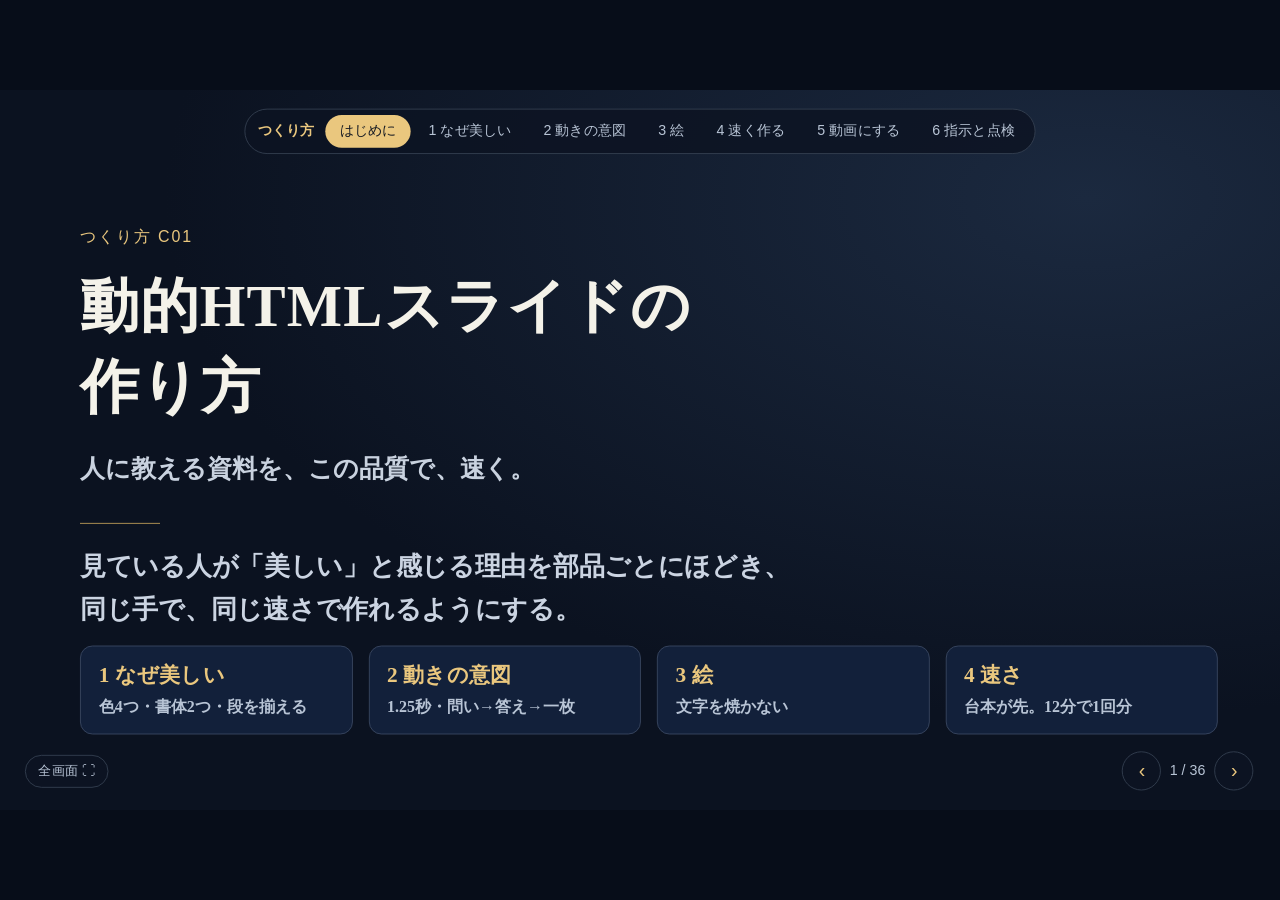
==== commit 7fd6756d: "C01: 場面の山は「まず実物を全画面で見せ、次のページでほどく」の2枚に（36枚） Co-Authored-By: Claude Fable 5.1 <noreply@anthropic.com>" ====
--- a/craft/slide-making/index.html
+++ b/craft/slide-making/index.html
@@ -31,9 +31,10 @@
 .slide .fine{left:150px;bottom:30px}
 .shots{display:grid;gap:22px;width:1300px;margin-top:4px}.shots.c1{grid-template-columns:1fr;gap:12px}.shots.c1 img{width:auto;max-width:100%;max-height:360px;margin:0 auto;object-fit:contain;background:none}.shots.c1 figcaption{margin-top:6px}.shots.c2{grid-template-columns:1fr 1fr}.shots.c3{grid-template-columns:repeat(3,1fr)}.shots.c4{grid-template-columns:repeat(4,1fr)}
 .slide:has(.embed){justify-content:flex-start;padding-top:98px}
+.slide.embedfull{padding:0}.embed.full{position:absolute;inset:0;width:1440px;height:810px;border:0;border-radius:0;margin:0}.embed.full iframe{width:1440px;height:810px;transform:none;pointer-events:auto}.embed-tag{position:absolute;left:28px;top:96px;z-index:3;font:18px "Hiragino Sans",sans-serif;color:#cfd8e6;background:#0c1323c0;border:1px solid #344051;border-radius:999px;padding:8px 16px}
 .embed{position:relative;flex:none;overflow:hidden;border:1px solid #3a4862;border-radius:12px;background:#000;margin-top:4px}.embed iframe{position:absolute;left:0;top:0;border:0;transform-origin:0 0;pointer-events:none}.embed-cap{font:18px "Hiragino Sans",sans-serif;color:#9fb0c6;margin-top:10px;text-align:left;width:1000px}.shots.c4 figcaption{font-size:17px}.shots img{object-fit:cover}.shots figure{margin:0;text-align:left}.shots img{width:100%;display:block;border-radius:10px;border:1px solid #3a4862}.shots figcaption{font:19px/1.6 "Hiragino Sans",sans-serif;color:#d7deea;margin-top:12px}.shots figcaption b{color:#eac77e;display:block;font-size:20px;margin-bottom:2px}
 .fullscreen{position:absolute;left:28px;bottom:25px;right:auto;top:auto;z-index:10;font-size:15px;padding:8px 14px;border-radius:999px;border:1px solid #344051;background:#0c1323d9;color:#b8c4d5}.pager{position:absolute;bottom:22px;right:30px;z-index:10;display:flex;align-items:center;gap:10px;font:16px "Hiragino Sans",sans-serif;color:#b8c4d5}.pager button{border:1px solid #344051;background:#0c1323d9;color:#eac77e;font-size:22px;width:44px;height:44px;border-radius:50%}
-</style></head><body><main id="stage"><nav aria-label="章へ移動"><b>つくり方</b><button data-ch="0">はじめに</button><button data-ch="1">1 なぜ美しい</button><button data-ch="2">2 動きの意図</button><button data-ch="3">3 絵</button><button data-ch="4">4 速く作る</button><button data-ch="5">5 動画にする</button><button data-ch="6">6 指示と点検</button></nav><section class="slide title" data-ch="0"><div class="title-copy"><div class="eyebrow">つくり方 C01</div><h1>動的HTMLスライドの<br>作り方</h1><p class="subtitle">人に教える資料を、この品質で、速く。</p><div class="rule"></div><p class="catch">見ている人が「美しい」と感じる理由を部品ごとにほどき、<br>同じ手で、同じ速さで作れるようにする。</p></div><div class="pillar-row"><div><b>1 なぜ美しい</b><small>色4つ・書体2つ・段を揃える</small></div><div><b>2 動きの意図</b><small>1.25秒・問い→答え→一枚</small></div><div><b>3 絵</b><small>文字を焼かない</small></div><div><b>4 速さ</b><small>台本が先。12分で1回分</small></div></div><div class="title-foot"><span></span><span></span></div></section><section class="slide " data-ch="0"><div class="eyebrow">この資料で何が変わるか</div><h2>読む資料が、<em>場面</em>になる。</h2><p class="lead">下の3枚が、この資料で言う「この品質」。講座で実際に使った画面。</p><div class="shots c3"><figure><img src="assets/s06-01-title.jpg" alt=""><figcaption><b>表紙</b>絵が先に入り、言葉が後から浮かぶ。</figcaption></figure><figure><img src="assets/s06-06-hub.jpg" alt=""><figcaption><b>図解</b>右矢印を押すたびに、線が1本ずつ伸びる。</figcaption></figure><figure><img src="assets/s06-23-finale.jpg" alt=""><figcaption><b>締め</b>全画面の絵に、2行の言葉。ここで終わる。</figcaption></figure></div><div class="mrule">作り方は6章。<b>なぜ美しいか</b>から始めて、<b>速く作る型</b>で終わる。</div></section><section class="slide scene" data-ch="0"><div class="scene-art" style="background-image:url(assets/connected-dawn-v1.jpg)"></div><div class="hero-copy">美しさには、<br><em>理由がある。</em></div></section><section class="slide chapter" data-ch="1"><div class="eyebrow">01｜なぜ美しく見えるか</div><h1>美しさは、<br>決めごとの数で決まる。</h1><p class="lead">色は4つ、書体は2つ、舞台は1つ。増やさないから、揃う。</p></section><section class="slide " data-ch="1"><div class="eyebrow">01-1｜色</div><h2>色は4つだけ。面積の比で品が決まる。</h2><div class="shots c1"><figure><img src="assets/palette.jpg" alt="" style="max-height:300px"><figcaption><b>紺 95 ・ 白 4 ・ 金 1</b>金色を増やすほど安っぽく見える。金色は「答え」と「いま選んでいるもの」にだけ使う。</figcaption></figure></div><div class="mrule">青緑は第二の系列と小さな札に限る。金色と青緑を同じ量で並べない。</div><div class="mrule">地の紺は真っ黒にしない。わずかに青を残すと、写真が沈まない。</div></section><section class="slide " data-ch="1"><div class="eyebrow">01-2｜書体</div><h2>本文は明朝、数字と札はゴシック。</h2><div class="shots c2"><figure><img src="assets/type-mincho-closeup.jpg" alt="" style="max-height:250px"><figcaption><b>明朝 ＝ 語る文字</b>見出しと決めの言葉。太さは600。細いと暗い地に沈む。</figcaption></figure><figure><img src="assets/type-gothic-closeup.jpg" alt="" style="max-height:250px"><figcaption><b>ゴシック ＝ 読む文字</b>数字・単位・小さな見出し・札。同じ行で明朝と混ぜない。</figcaption></figure></div><div class="mrule">役割で使い分ける。<b>語る所は明朝、読む所はゴシック</b>。この一行を守るだけで印象が揃う。</div></section><section class="slide " data-ch="1"><div class="eyebrow">01-3｜段</div><h2>段を揃える。高さを変えない。</h2><div class="shots c2"><figure><img src="assets/s06-03-cards.jpg" alt=""><figcaption><b>2枚のとき</b>同じ枠、同じ余白、同じ高さ。</figcaption></figure><figure><img src="assets/s06-17-cards3.jpg" alt=""><figcaption><b>3枚のとき</b>文の長さが違っても、箱の高さは変えない。</figcaption></figure></div><div class="mrule">枠の高さは、いちばん長い文で先に決める。</div><div class="mrule">動きで高さが変わると目が追えない。段がずれた瞬間に「安く」見える。</div></section><section class="slide " data-ch="1"><div class="eyebrow">01-4｜改行</div><h2>改行は、意味のまとまりで切る。</h2><div class="shots c2"><figure><img src="assets/s06-20-chain.jpg" alt=""><figcaption><b>決めの言葉は2行</b>上の行で状況、下の行で結論。語の途中で折り返さない。</figcaption></figure><figure><img src="assets/s06-22-next.jpg" alt=""><figcaption><b>カードの文は2〜3行</b>一文字だけの折り返しは必ず直す。見出しは2行まで。3行になるなら言葉を削る。</figcaption></figure></div><div class="mrule">1440×810の実画面で見る。端の座標を機械で測ると、はみ出しは見逃さない。</div></section><section class="slide " data-ch="1"><div class="eyebrow">01-5｜舞台</div><h2>画面は1枚の舞台。余白を恐れない。</h2><div class="shots c1"><figure><img src="assets/s06-05-chapter.jpg" alt="" style="max-height:290px"><figcaption><b>章の扉</b>見出しと一文だけ。空いている所が、次の場面を待つ間になる。</figcaption></figure></div><div class="mrule">1440×810を固定して等比で拡大。どの画面でも折り返しが崩れない。</div><div class="mrule">上に章、右下にページ、左下に全画面。それ以外のボタンは置かない。</div></section><section class="slide scene" data-ch="1"><div class="scene-art" style="background-image:url(assets/rate-gap-v1.jpg)"></div><div class="hero-copy">増やさないから、<br><em>揃う。</em></div></section><section class="slide chapter" data-ch="2"><div class="eyebrow">02｜動きの意図</div><h1>動きは、速さではなく、<br>順番。</h1><p class="lead">切り替えは1.25秒。出てくる順番が、話す順番。</p></section><section class="slide " data-ch="2"><div class="eyebrow">02-1｜切り替え</div><h2>切り替えは、1.25秒のフェード。</h2><div class="embed" style="width:760px;height:428px"><iframe src="fade-demo.html" loading="lazy" style="width:1440px;height:810px;transform:scale(0.5278)" title="実物。表紙 → 章の扉 → 締め、の順に1.25秒で重なって入れ替わる。右下の「もう一度」で繰り返せる。"></iframe></div><p class="embed-cap">実物。表紙 → 章の扉 → 締め、の順に1.25秒で重なって入れ替わる。右下の「もう一度」で繰り返せる。</p><div class="mrule">前の絵が消えきる前に次が重なる。ズーム・飛び出し・回転は使わない。<b>速いと安く、遅いと眠い</b>。1.25秒は試して落ち着いた値。</div></section><section class="slide " data-ch="2"><div class="eyebrow">02-2｜場面の山</div><h2>問い、答え、決めの一枚。<br>この3枚で場面の山を作る。</h2><div class="embed" style="width:760px;height:428px"><iframe src="scene-demo.html" loading="lazy" style="width:1440px;height:810px;transform:scale(0.5278)" title="実物。問いが開いて同じ絵が後ろに浮かび、1.25秒で全画面になって2行の言葉が浮かぶ。右下の「もう一度」で繰り返せる。"></iframe></div><p class="embed-cap">実物。問いが開いて同じ絵が後ろに浮かび、1.25秒で全画面になって2行の言葉が浮かぶ。右下の「もう一度」で繰り返せる。</p><div class="mrule">絵は1枚を二度使う。見ている人の中で絵が「育つ」。<b>期待 → 理解 → 余韻</b>の順。</div><p class="fine">問いの開閉は講座向けの技法。教材動画や社内資料では外す。用途で選ぶ</p></section><section class="slide " data-ch="2"><div class="eyebrow">02-3｜出す順番</div><h2>出す順番は、話す順番。</h2><div class="shots c2"><figure><img src="assets/s06-06-hub-step2.jpg" alt=""><figcaption><b>2本目まで</b>右矢印を押すたびに1つ増える。全部を一度に出さない。</figcaption></figure><figure><img src="assets/s06-06-hub.jpg" alt=""><figcaption><b>全部</b>使い切ったら、同じ右矢印で次のページへ。</figcaption></figure></div><div class="mrule">ページに入った瞬間は止まっている。<b>最初の動きは、話し手が起こす</b>。</div><div class="mrule">戻って来たら最初から。途中の状態を残さない。</div></section><section class="slide " data-ch="2"><div class="eyebrow">02-4｜最小の動き</div><h2>静止画に、最小の動きを足す。</h2><div class="embed" style="width:760px;height:428px"><iframe src="https://aialphabase.github.io/mirai-seminar-slides/sessions/06/?s=1" loading="lazy" style="width:1440px;height:810px;transform:scale(0.5278)" title="実物。絵は動かず、光の線だけが18〜23秒かけて流れている。"></iframe></div><p class="embed-cap">実物。絵は動かず、光の線だけが18〜23秒かけて流れている。</p><div class="mrule">動かすのは1種類だけ。2種類動くと散る。線の起点は、絵の中で<b>光が集まる点</b>に置く。</div></section><section class="slide " data-ch="2"><div class="eyebrow">02-5｜決めの言葉</div><h2>決めの言葉は2行。強調は1語。</h2><div class="shots c2"><figure><img src="assets/s06-20-chain.jpg" alt=""><figcaption><b>総まとめ</b>上の行で状況、下の行で結論。</figcaption></figure><figure><img src="assets/s06-23-finale.jpg" alt=""><figcaption><b>締め</b>全画面の絵の左下。強調するのは、いちばん言いたい語だけ。</figcaption></figure></div><div class="mrule">決めの言葉は2行。強調は1ページに1語。<b>増やすほど、どれも目立たなくなる</b>。</div></section><section class="slide scene" data-ch="2"><div class="scene-art" style="background-image:url(assets/priced-in-v1.jpg)"></div><div class="hero-copy">動きは、<br><em>話す順番。</em></div></section><section class="slide chapter" data-ch="3"><div class="eyebrow">03｜絵</div><h1>絵に文字を焼かない。<br>文字は上に置く。</h1><p class="lead">だから絵は差し替えられる。だから道具を選ばない。</p></section><section class="slide " data-ch="3"><div class="eyebrow">03-1｜頼み方</div><h2>絵は、この骨格で頼む。</h2><div class="shots c2"><figure><img src="assets/s06-07-question-open.jpg" alt=""><figcaption><b>問い用</b>上部中央を暗く空ける。言葉が中央に乗る。</figcaption></figure><figure><img src="assets/s06-23-finale.jpg" alt=""><figcaption><b>締め用</b>左1/3を暗く空ける。言葉が左下に乗る。</figcaption></figure></div><div class="mrule">16:9、文字なし、ロゴなし、グラフなし。紺と金と青緑。人物なし。<b>様式は言葉で書き切る</b>（「さっきと同じ様式で」は通らない）。</div><p class="fine">Google Flow（Nano Banana Pro）で静止画は無料。2Kで書き出す。合わなければ GPT の ImageGen に切り替える</p></section><section class="slide " data-ch="3"><div class="eyebrow">03-2｜道具と費用</div><h2>無料の範囲で、絵も動画も作れる。</h2><table class="mtable"><tr><th>道具</th><th>できること</th><th>費用（実測）</th></tr><tr><td>Google Flow（Nano Banana Pro）</td><td>静止画。2Kまで無料で書き出し</td><td>消費なし</td></tr><tr><td>Google Flow（Veo 3.1 Lite）</td><td>画像→動画 8秒・720p</td><td>10クレジット／本</td></tr><tr><td>Forge（LTX-2.5）</td><td>画像→動画 最大20秒・1080p・音付き</td><td>約10クレジット／秒</td></tr><tr><td>HTML／SVG／CSS</td><td>図・グラフ・光の線・段階表示</td><td>0。コードで書く</td></tr></table><p class="fine">2026-09-16〜10-04 の実測。Flow は「承認」を押した時点で消費される</p></section><section class="slide " data-ch="3"><div class="eyebrow">03-3｜二度働く</div><h2>1枚の絵が、二度働く。</h2><div class="shots c3"><figure><img src="assets/demo-step1.jpg" alt=""><figcaption><b>① 問い</b>答えは閉じたまま。</figcaption></figure><figure><img src="assets/demo-step2.jpg" alt=""><figcaption><b>② 開いた瞬間</b>同じ絵が後ろに沈む。</figcaption></figure><figure><img src="assets/demo-step3.jpg" alt=""><figcaption><b>③ 全画面</b>同じ絵が8秒だけ動き、最後のコマで止まる。</figcaption></figure></div><div class="mrule">動画は<b>1回再生して最後のコマで止める</b>。ループは戻りで「カクッ」となる。</div><div class="mrule">再生は切り替えの1.25秒が終わってから。</div></section><section class="slide scene" data-ch="3"><div class="scene-art" style="background-image:url(assets/bond-promise-v1.jpg)"><video muted playsinline preload="auto" poster="assets/bond-promise-v1.jpg" aria-hidden="true"><source src="assets/bond-promise-v1.mp4" type="video/mp4"></video></div><div class="hero-copy">絵は差し替えられる。<br><em>言葉は、上に残る。</em></div></section><section class="slide chapter" data-ch="4"><div class="eyebrow">04｜速く作る</div><h1>台本を先に決めて、<br>12分で組む。</h1><p class="lead">書かない。決めて、流し込む。</p></section><section class="slide " data-ch="4"><div class="eyebrow">04-1｜6歩</div><h2>この順番で進むと、戻りが出ない。</h2><div class="pipe"><div class="pi"><div class="bx">正本</div><div class="tx"><small>1</small><strong>中身の正本を決める</strong><p>告知文と台本。ここにない数字は使わない</p></div></div><i class="ar">→</i><div class="pi"><div class="bx">型</div><div class="tx"><small>2</small><strong>型を決める</strong><p>説明 → 問い → 答え → 一枚</p></div></div><i class="ar">→</i><div class="pi"><div class="bx">表</div><div class="tx"><small>3</small><strong>振り分け表を書く</strong><p>どの場面を、どの部品で</p></div></div><i class="ar">→</i><div class="pi"><div class="bx">流</div><div class="tx"><small>4</small><strong>流し込む</strong><p>表をそのまま編集元に写す。絵は仮置き</p></div></div><i class="ar">→</i><div class="pi"><div class="bx">測</div><div class="tx"><small>5</small><strong>機械で測る</strong><p>全ページを自動で撮り、端の座標を見る</p></div></div><i class="ar">→</i><div class="pi"><div class="bx">公</div><div class="tx"><small>6</small><strong>公開して直す</strong><p>絵の差し替えと直しは、公開後にページ番号で</p></div></div></div><div class="mrule">速かった条件は3つ。<b>正本が先にある・型が決まっている・検査を機械に任せる</b>。どれかが欠けると時間は伸びる。</div><p class="fine">出所: 動画を手順だけで作る人の「台本を場面ごとに振り分けた表を先に作る」を、スライドに当てた</p></section><section class="slide " data-ch="4"><div class="eyebrow">04-2｜部品</div><h2>部品は8種類。これで講義1回分が埋まる。</h2><div class="shots c4"><figure><img src="assets/s06-06-hub.jpg" alt="" style="max-height:170px"><figcaption><b>つながりの地図</b>中心から線が伸びる</figcaption></figure><figure><img src="assets/s06-09-gap.jpg" alt="" style="max-height:170px"><figcaption><b>差の棒</b>棒が伸びる</figcaption></figure><figure><img src="assets/s06-16-chart.jpg" alt="" style="max-height:170px"><figcaption><b>折れ線</b>線が引かれる</figcaption></figure><figure><img src="assets/s06-20-chain.jpg" alt="" style="max-height:170px"><figcaption><b>1本の線</b>節が順につながる</figcaption></figure></div><div class="mrule">ほかに、段階表示のカード・流れ・対比・問い→答え→一枚。<b>新しい見せ方が要るときだけ</b>部品を足す。</div></section><section class="slide " data-ch="4"><div class="eyebrow">04-3｜実測</div><h2>10/1の講座資料は、この数字だった。</h2><div class="stats"><div class="st"><small>初稿</small><strong>12分</strong><b>開始から公開確認まで</b><p>18:58 → 19:10</p></div><i>｜</i><div class="st"><small>枚数</small><strong>23枚</strong><b>はみ出し 0</b><p>機械で測って0</p></div><i>｜</i><div class="st"><small>直し</small><strong>7点</strong><b>本人レビュー後</b><p>構成の作り直しは 0</p></div></div><div class="mrule">新しい絵をその場で作ると＋10分前後。絵を仮置きにして先に公開するのが速さの肝。</div></section><section class="slide scene" data-ch="4"><div class="scene-art" style="background-image:url(assets/global-news-v1.jpg)"></div><div class="hero-copy">書かない。<br><em>決めて、流し込む。</em></div></section><section class="slide chapter" data-ch="5"><div class="eyebrow">05｜動画にする</div><h1>音を先に決めて、<br>画面を時刻に合わせる。</h1><p class="lead">同じ部品が、そのまま動画になる。</p></section><section class="slide " data-ch="5"><div class="eyebrow">05-1｜時刻で描く</div><h2>時刻で状態を作ると、コマが撮れる。</h2><div class="shots c3"><figure><img src="assets/ep27-g-0900.jpg" alt=""><figcaption><b>0.9秒</b>線が引かれ始める。</figcaption></figure><figure><img src="assets/ep27-g-1800.jpg" alt=""><figcaption><b>1.8秒</b>線が伸びる。</figcaption></figure><figure><img src="assets/ep27-g-3600.jpg" alt=""><figcaption><b>3.6秒</b>点と数字が出る。</figcaption></figure></div><div class="mrule">どの瞬間でも同じ絵が出るので、1コマずつ撮って動画にできる。<b>ブラウザを1つ常駐させて30コマ／秒</b>。87秒＝2,597コマが約3分。</div><div class="mrule">出し方は3つ。全画面で差し込む動画、背景を抜いて重ねる動画、動かない所の静止画。</div><p class="fine">ナレーション付きの教材は、音を先に確定し、各行の出る時刻をナレーションの開始時刻に合わせる</p></section><section class="slide scene" data-ch="5"><div class="scene-art" style="background-image:url(assets/bitcoin-forces-v1.jpg)"></div><div class="hero-copy">同じ部品が、<br><em>そのまま動画になる。</em></div></section><section class="slide " data-ch="6"><div class="eyebrow">06-1｜効いた言葉</div><h2>違和感を、そのまま言葉にする。</h2><table class="mtable"><tr><th>場面</th><th>前</th><th>言った言葉</th><th>後</th></tr><tr><td>重し</td><td>横の目盛りが伸びる</td><td>「重しがずしんと乗る感じで」</td><td>鉄の分銅が落ち、板が沈む</td></tr><tr><td>価格</td><td>数字が変わるだけ</td><td>「前半と似ている」</td><td>買い手の列と値札</td></tr><tr><td>光の線</td><td>画面の中央から</td><td>「画像の光の中心から始めて」</td><td>起点を光の点に合わせた</td></tr><tr><td>問いの後</td><td>そのまま次へ</td><td>「開いた後が止まらない」</td><td>決めの一枚を1枚追加</td></tr><tr><td>動画</td><td>4秒ループ</td><td>「船が戻ってカクッとなる」</td><td>8秒1回再生、最後で静止</td></tr></table><p class="fine">どれも「絵を直せ」ではなく、見て感じたことをそのまま言った</p></section><section class="slide " data-ch="6"><div class="eyebrow">06-2｜言い方</div><h2>短い言葉ほど、よく効く。</h2><div class="mgrid c3"><article><small>感覚</small><h3>「違和感がある」</h3><ul><li>何と何が合っていないかを一言足す</li></ul></article><article><small>統一</small><h3>「同じ演出に」</h3><ul><li>先に決まった1か所を基準にする</li></ul></article><article><small>禁止</small><h3>「これはいらない」</h3><ul><li>消すものを名指しする</li></ul></article></div><p class="fine">返す側は「変えた点」「確認したこと」「残っている確認」の3つで返す</p></section><section class="slide " data-ch="6"><div class="eyebrow">06-3｜出す前に</div><h2>公開の前に当てる。</h2><ul class="check"><li>1440×810で全ページ、はみ出しなし</li><li>改行は意味のまとまり。一文字折り返しなし</li><li>強調（金色）は1ページに1語</li><li>動くものは1種類</li><li>右矢印だけで最後まで進む</li><li>最初の画面は止まっている</li><li>絵に文字が焼かれていない</li><li>動画は切り替え後に再生、最後で静止</li><li>説明文に操作の説明がない</li><li>公開URLで素材が全部読める</li></ul></section><section class="slide scene" data-ch="6"><div class="scene-art" style="background-image:url(assets/finale-dawn-v2.jpg)"></div><div class="hero-copy">次のテーマも、<br><em>同じ作法で。</em></div></section><section class="slide ending" data-ch="6"><div class="eyebrow">つくり方 C01</div><h2>この資料を渡せば、<br>同じ品質で、速く作れる。</h2><p class="lead">色は4つ、書体は2つ、舞台は1つ。切り替えは1.25秒。問い、答え、決めの一枚。絵に文字は焼かない。台本が先。</p><p class="quote">編集元: AITrendUniverse/manuals/slide-making/source.json ｜ 実例: 講座資料（第5回・第6回）と、ニュース・教材動画の書き出し</p></section><button class="fullscreen" id="fullscreen" style="left:28px;bottom:25px;right:auto;top:auto;width:auto;height:auto">全画面 ⛶</button><div class="pager"><button id="prev" aria-label="前へ">‹</button><span id="count"></span><button id="next" aria-label="次へ">›</button></div></main><script>const slides=[...document.querySelectorAll('.slide')],nav=[...document.querySelectorAll('nav button')];let current=0;
+</style></head><body><main id="stage"><nav aria-label="章へ移動"><b>つくり方</b><button data-ch="0">はじめに</button><button data-ch="1">1 なぜ美しい</button><button data-ch="2">2 動きの意図</button><button data-ch="3">3 絵</button><button data-ch="4">4 速く作る</button><button data-ch="5">5 動画にする</button><button data-ch="6">6 指示と点検</button></nav><section class="slide title" data-ch="0"><div class="title-copy"><div class="eyebrow">つくり方 C01</div><h1>動的HTMLスライドの<br>作り方</h1><p class="subtitle">人に教える資料を、この品質で、速く。</p><div class="rule"></div><p class="catch">見ている人が「美しい」と感じる理由を部品ごとにほどき、<br>同じ手で、同じ速さで作れるようにする。</p></div><div class="pillar-row"><div><b>1 なぜ美しい</b><small>色4つ・書体2つ・段を揃える</small></div><div><b>2 動きの意図</b><small>1.25秒・問い→答え→一枚</small></div><div><b>3 絵</b><small>文字を焼かない</small></div><div><b>4 速さ</b><small>台本が先。12分で1回分</small></div></div><div class="title-foot"><span></span><span></span></div></section><section class="slide " data-ch="0"><div class="eyebrow">この資料で何が変わるか</div><h2>読む資料が、<em>場面</em>になる。</h2><p class="lead">下の3枚が、この資料で言う「この品質」。講座で実際に使った画面。</p><div class="shots c3"><figure><img src="assets/s06-01-title.jpg" alt=""><figcaption><b>表紙</b>絵が先に入り、言葉が後から浮かぶ。</figcaption></figure><figure><img src="assets/s06-06-hub.jpg" alt=""><figcaption><b>図解</b>右矢印を押すたびに、線が1本ずつ伸びる。</figcaption></figure><figure><img src="assets/s06-23-finale.jpg" alt=""><figcaption><b>締め</b>全画面の絵に、2行の言葉。ここで終わる。</figcaption></figure></div><div class="mrule">作り方は6章。<b>なぜ美しいか</b>から始めて、<b>速く作る型</b>で終わる。</div></section><section class="slide scene" data-ch="0"><div class="scene-art" style="background-image:url(assets/connected-dawn-v1.jpg)"></div><div class="hero-copy">美しさには、<br><em>理由がある。</em></div></section><section class="slide chapter" data-ch="1"><div class="eyebrow">01｜なぜ美しく見えるか</div><h1>美しさは、<br>決めごとの数で決まる。</h1><p class="lead">色は4つ、書体は2つ、舞台は1つ。増やさないから、揃う。</p></section><section class="slide " data-ch="1"><div class="eyebrow">01-1｜色</div><h2>色は4つだけ。面積の比で品が決まる。</h2><div class="shots c1"><figure><img src="assets/palette.jpg" alt="" style="max-height:300px"><figcaption><b>紺 95 ・ 白 4 ・ 金 1</b>金色を増やすほど安っぽく見える。金色は「答え」と「いま選んでいるもの」にだけ使う。</figcaption></figure></div><div class="mrule">青緑は第二の系列と小さな札に限る。金色と青緑を同じ量で並べない。</div><div class="mrule">地の紺は真っ黒にしない。わずかに青を残すと、写真が沈まない。</div></section><section class="slide " data-ch="1"><div class="eyebrow">01-2｜書体</div><h2>本文は明朝、数字と札はゴシック。</h2><div class="shots c2"><figure><img src="assets/type-mincho-closeup.jpg" alt="" style="max-height:250px"><figcaption><b>明朝 ＝ 語る文字</b>見出しと決めの言葉。太さは600。細いと暗い地に沈む。</figcaption></figure><figure><img src="assets/type-gothic-closeup.jpg" alt="" style="max-height:250px"><figcaption><b>ゴシック ＝ 読む文字</b>数字・単位・小さな見出し・札。同じ行で明朝と混ぜない。</figcaption></figure></div><div class="mrule">役割で使い分ける。<b>語る所は明朝、読む所はゴシック</b>。この一行を守るだけで印象が揃う。</div></section><section class="slide " data-ch="1"><div class="eyebrow">01-3｜段</div><h2>段を揃える。高さを変えない。</h2><div class="shots c2"><figure><img src="assets/s06-03-cards.jpg" alt=""><figcaption><b>2枚のとき</b>同じ枠、同じ余白、同じ高さ。</figcaption></figure><figure><img src="assets/s06-17-cards3.jpg" alt=""><figcaption><b>3枚のとき</b>文の長さが違っても、箱の高さは変えない。</figcaption></figure></div><div class="mrule">枠の高さは、いちばん長い文で先に決める。</div><div class="mrule">動きで高さが変わると目が追えない。段がずれた瞬間に「安く」見える。</div></section><section class="slide " data-ch="1"><div class="eyebrow">01-4｜改行</div><h2>改行は、意味のまとまりで切る。</h2><div class="shots c2"><figure><img src="assets/s06-20-chain.jpg" alt=""><figcaption><b>決めの言葉は2行</b>上の行で状況、下の行で結論。語の途中で折り返さない。</figcaption></figure><figure><img src="assets/s06-22-next.jpg" alt=""><figcaption><b>カードの文は2〜3行</b>一文字だけの折り返しは必ず直す。見出しは2行まで。3行になるなら言葉を削る。</figcaption></figure></div><div class="mrule">1440×810の実画面で見る。端の座標を機械で測ると、はみ出しは見逃さない。</div></section><section class="slide " data-ch="1"><div class="eyebrow">01-5｜舞台</div><h2>画面は1枚の舞台。余白を恐れない。</h2><div class="shots c1"><figure><img src="assets/s06-05-chapter.jpg" alt="" style="max-height:290px"><figcaption><b>章の扉</b>見出しと一文だけ。空いている所が、次の場面を待つ間になる。</figcaption></figure></div><div class="mrule">1440×810を固定して等比で拡大。どの画面でも折り返しが崩れない。</div><div class="mrule">上に章、右下にページ、左下に全画面。それ以外のボタンは置かない。</div></section><section class="slide scene" data-ch="1"><div class="scene-art" style="background-image:url(assets/rate-gap-v1.jpg)"></div><div class="hero-copy">増やさないから、<br><em>揃う。</em></div></section><section class="slide chapter" data-ch="2"><div class="eyebrow">02｜動きの意図</div><h1>動きは、速さではなく、<br>順番。</h1><p class="lead">切り替えは1.25秒。出てくる順番が、話す順番。</p></section><section class="slide " data-ch="2"><div class="eyebrow">02-1｜切り替え</div><h2>切り替えは、1.25秒のフェード。</h2><div class="embed" style="width:760px;height:428px"><iframe src="fade-demo.html" loading="lazy" style="width:1440px;height:810px;transform:scale(0.5278)" title="実物。表紙 → 章の扉 → 締め、の順に1.25秒で重なって入れ替わる。右下の「もう一度」で繰り返せる。"></iframe></div><p class="embed-cap">実物。表紙 → 章の扉 → 締め、の順に1.25秒で重なって入れ替わる。右下の「もう一度」で繰り返せる。</p><div class="mrule">前の絵が消えきる前に次が重なる。ズーム・飛び出し・回転は使わない。<b>速いと安く、遅いと眠い</b>。1.25秒は試して落ち着いた値。</div></section><section class="slide embedfull" data-ch="2"><div class="embed full"><iframe src="scene-demo.html" loading="lazy" title="02-2｜場面の山　まず実物。問い → 答え → 決めの一枚（右下の「もう一度」で繰り返し）"></iframe></div><div class="embed-tag">02-2｜場面の山　まず実物。問い → 答え → 決めの一枚（右下の「もう一度」で繰り返し）</div></section><section class="slide " data-ch="2"><div class="eyebrow">02-2｜場面の山</div><h2>いま見た3枚を、ほどく。</h2><div class="shots c3"><figure><img src="assets/demo-step1.jpg" alt=""><figcaption><b>① 問い</b>答えは閉じたまま。見ている人が考える間。</figcaption></figure><figure><img src="assets/demo-step2.jpg" alt=""><figcaption><b>② 答え</b>答えが出て、同じ絵が後ろに薄く浮かぶ。</figcaption></figure><figure><img src="assets/demo-step3.jpg" alt=""><figcaption><b>③ 決めの一枚</b>1.25秒で同じ絵が全画面になり、2行の言葉が遅れて浮かぶ。</figcaption></figure></div><div class="mrule">絵は1枚を二度使う。見ている人の中で絵が「育つ」。<b>期待 → 理解 → 余韻</b>の順。</div><p class="fine">問いの開閉は講座向けの技法。教材動画や社内資料では外す。用途で選ぶ</p></section><section class="slide " data-ch="2"><div class="eyebrow">02-3｜出す順番</div><h2>出す順番は、話す順番。</h2><div class="shots c2"><figure><img src="assets/s06-06-hub-step2.jpg" alt=""><figcaption><b>2本目まで</b>右矢印を押すたびに1つ増える。全部を一度に出さない。</figcaption></figure><figure><img src="assets/s06-06-hub.jpg" alt=""><figcaption><b>全部</b>使い切ったら、同じ右矢印で次のページへ。</figcaption></figure></div><div class="mrule">ページに入った瞬間は止まっている。<b>最初の動きは、話し手が起こす</b>。</div><div class="mrule">戻って来たら最初から。途中の状態を残さない。</div></section><section class="slide " data-ch="2"><div class="eyebrow">02-4｜最小の動き</div><h2>静止画に、最小の動きを足す。</h2><div class="embed" style="width:760px;height:428px"><iframe src="https://aialphabase.github.io/mirai-seminar-slides/sessions/06/?s=1" loading="lazy" style="width:1440px;height:810px;transform:scale(0.5278)" title="実物。絵は動かず、光の線だけが18〜23秒かけて流れている。"></iframe></div><p class="embed-cap">実物。絵は動かず、光の線だけが18〜23秒かけて流れている。</p><div class="mrule">動かすのは1種類だけ。2種類動くと散る。線の起点は、絵の中で<b>光が集まる点</b>に置く。</div></section><section class="slide " data-ch="2"><div class="eyebrow">02-5｜決めの言葉</div><h2>決めの言葉は2行。強調は1語。</h2><div class="shots c2"><figure><img src="assets/s06-20-chain.jpg" alt=""><figcaption><b>総まとめ</b>上の行で状況、下の行で結論。</figcaption></figure><figure><img src="assets/s06-23-finale.jpg" alt=""><figcaption><b>締め</b>全画面の絵の左下。強調するのは、いちばん言いたい語だけ。</figcaption></figure></div><div class="mrule">決めの言葉は2行。強調は1ページに1語。<b>増やすほど、どれも目立たなくなる</b>。</div></section><section class="slide scene" data-ch="2"><div class="scene-art" style="background-image:url(assets/priced-in-v1.jpg)"></div><div class="hero-copy">動きは、<br><em>話す順番。</em></div></section><section class="slide chapter" data-ch="3"><div class="eyebrow">03｜絵</div><h1>絵に文字を焼かない。<br>文字は上に置く。</h1><p class="lead">だから絵は差し替えられる。だから道具を選ばない。</p></section><section class="slide " data-ch="3"><div class="eyebrow">03-1｜頼み方</div><h2>絵は、この骨格で頼む。</h2><div class="shots c2"><figure><img src="assets/s06-07-question-open.jpg" alt=""><figcaption><b>問い用</b>上部中央を暗く空ける。言葉が中央に乗る。</figcaption></figure><figure><img src="assets/s06-23-finale.jpg" alt=""><figcaption><b>締め用</b>左1/3を暗く空ける。言葉が左下に乗る。</figcaption></figure></div><div class="mrule">16:9、文字なし、ロゴなし、グラフなし。紺と金と青緑。人物なし。<b>様式は言葉で書き切る</b>（「さっきと同じ様式で」は通らない）。</div><p class="fine">Google Flow（Nano Banana Pro）で静止画は無料。2Kで書き出す。合わなければ GPT の ImageGen に切り替える</p></section><section class="slide " data-ch="3"><div class="eyebrow">03-2｜道具と費用</div><h2>無料の範囲で、絵も動画も作れる。</h2><table class="mtable"><tr><th>道具</th><th>できること</th><th>費用（実測）</th></tr><tr><td>Google Flow（Nano Banana Pro）</td><td>静止画。2Kまで無料で書き出し</td><td>消費なし</td></tr><tr><td>Google Flow（Veo 3.1 Lite）</td><td>画像→動画 8秒・720p</td><td>10クレジット／本</td></tr><tr><td>Forge（LTX-2.5）</td><td>画像→動画 最大20秒・1080p・音付き</td><td>約10クレジット／秒</td></tr><tr><td>HTML／SVG／CSS</td><td>図・グラフ・光の線・段階表示</td><td>0。コードで書く</td></tr></table><p class="fine">2026-09-16〜10-04 の実測。Flow は「承認」を押した時点で消費される</p></section><section class="slide " data-ch="3"><div class="eyebrow">03-3｜二度働く</div><h2>1枚の絵が、二度働く。</h2><div class="shots c3"><figure><img src="assets/demo-step1.jpg" alt=""><figcaption><b>① 問い</b>答えは閉じたまま。</figcaption></figure><figure><img src="assets/demo-step2.jpg" alt=""><figcaption><b>② 開いた瞬間</b>同じ絵が後ろに沈む。</figcaption></figure><figure><img src="assets/demo-step3.jpg" alt=""><figcaption><b>③ 全画面</b>同じ絵が8秒だけ動き、最後のコマで止まる。</figcaption></figure></div><div class="mrule">動画は<b>1回再生して最後のコマで止める</b>。ループは戻りで「カクッ」となる。</div><div class="mrule">再生は切り替えの1.25秒が終わってから。</div></section><section class="slide scene" data-ch="3"><div class="scene-art" style="background-image:url(assets/bond-promise-v1.jpg)"><video muted playsinline preload="auto" poster="assets/bond-promise-v1.jpg" aria-hidden="true"><source src="assets/bond-promise-v1.mp4" type="video/mp4"></video></div><div class="hero-copy">絵は差し替えられる。<br><em>言葉は、上に残る。</em></div></section><section class="slide chapter" data-ch="4"><div class="eyebrow">04｜速く作る</div><h1>台本を先に決めて、<br>12分で組む。</h1><p class="lead">書かない。決めて、流し込む。</p></section><section class="slide " data-ch="4"><div class="eyebrow">04-1｜6歩</div><h2>この順番で進むと、戻りが出ない。</h2><div class="pipe"><div class="pi"><div class="bx">正本</div><div class="tx"><small>1</small><strong>中身の正本を決める</strong><p>告知文と台本。ここにない数字は使わない</p></div></div><i class="ar">→</i><div class="pi"><div class="bx">型</div><div class="tx"><small>2</small><strong>型を決める</strong><p>説明 → 問い → 答え → 一枚</p></div></div><i class="ar">→</i><div class="pi"><div class="bx">表</div><div class="tx"><small>3</small><strong>振り分け表を書く</strong><p>どの場面を、どの部品で</p></div></div><i class="ar">→</i><div class="pi"><div class="bx">流</div><div class="tx"><small>4</small><strong>流し込む</strong><p>表をそのまま編集元に写す。絵は仮置き</p></div></div><i class="ar">→</i><div class="pi"><div class="bx">測</div><div class="tx"><small>5</small><strong>機械で測る</strong><p>全ページを自動で撮り、端の座標を見る</p></div></div><i class="ar">→</i><div class="pi"><div class="bx">公</div><div class="tx"><small>6</small><strong>公開して直す</strong><p>絵の差し替えと直しは、公開後にページ番号で</p></div></div></div><div class="mrule">速かった条件は3つ。<b>正本が先にある・型が決まっている・検査を機械に任せる</b>。どれかが欠けると時間は伸びる。</div><p class="fine">出所: 動画を手順だけで作る人の「台本を場面ごとに振り分けた表を先に作る」を、スライドに当てた</p></section><section class="slide " data-ch="4"><div class="eyebrow">04-2｜部品</div><h2>部品は8種類。これで講義1回分が埋まる。</h2><div class="shots c4"><figure><img src="assets/s06-06-hub.jpg" alt="" style="max-height:170px"><figcaption><b>つながりの地図</b>中心から線が伸びる</figcaption></figure><figure><img src="assets/s06-09-gap.jpg" alt="" style="max-height:170px"><figcaption><b>差の棒</b>棒が伸びる</figcaption></figure><figure><img src="assets/s06-16-chart.jpg" alt="" style="max-height:170px"><figcaption><b>折れ線</b>線が引かれる</figcaption></figure><figure><img src="assets/s06-20-chain.jpg" alt="" style="max-height:170px"><figcaption><b>1本の線</b>節が順につながる</figcaption></figure></div><div class="mrule">ほかに、段階表示のカード・流れ・対比・問い→答え→一枚。<b>新しい見せ方が要るときだけ</b>部品を足す。</div></section><section class="slide " data-ch="4"><div class="eyebrow">04-3｜実測</div><h2>10/1の講座資料は、この数字だった。</h2><div class="stats"><div class="st"><small>初稿</small><strong>12分</strong><b>開始から公開確認まで</b><p>18:58 → 19:10</p></div><i>｜</i><div class="st"><small>枚数</small><strong>23枚</strong><b>はみ出し 0</b><p>機械で測って0</p></div><i>｜</i><div class="st"><small>直し</small><strong>7点</strong><b>本人レビュー後</b><p>構成の作り直しは 0</p></div></div><div class="mrule">新しい絵をその場で作ると＋10分前後。絵を仮置きにして先に公開するのが速さの肝。</div></section><section class="slide scene" data-ch="4"><div class="scene-art" style="background-image:url(assets/global-news-v1.jpg)"></div><div class="hero-copy">書かない。<br><em>決めて、流し込む。</em></div></section><section class="slide chapter" data-ch="5"><div class="eyebrow">05｜動画にする</div><h1>音を先に決めて、<br>画面を時刻に合わせる。</h1><p class="lead">同じ部品が、そのまま動画になる。</p></section><section class="slide " data-ch="5"><div class="eyebrow">05-1｜時刻で描く</div><h2>時刻で状態を作ると、コマが撮れる。</h2><div class="shots c3"><figure><img src="assets/ep27-g-0900.jpg" alt=""><figcaption><b>0.9秒</b>線が引かれ始める。</figcaption></figure><figure><img src="assets/ep27-g-1800.jpg" alt=""><figcaption><b>1.8秒</b>線が伸びる。</figcaption></figure><figure><img src="assets/ep27-g-3600.jpg" alt=""><figcaption><b>3.6秒</b>点と数字が出る。</figcaption></figure></div><div class="mrule">どの瞬間でも同じ絵が出るので、1コマずつ撮って動画にできる。<b>ブラウザを1つ常駐させて30コマ／秒</b>。87秒＝2,597コマが約3分。</div><div class="mrule">出し方は3つ。全画面で差し込む動画、背景を抜いて重ねる動画、動かない所の静止画。</div><p class="fine">ナレーション付きの教材は、音を先に確定し、各行の出る時刻をナレーションの開始時刻に合わせる</p></section><section class="slide scene" data-ch="5"><div class="scene-art" style="background-image:url(assets/bitcoin-forces-v1.jpg)"></div><div class="hero-copy">同じ部品が、<br><em>そのまま動画になる。</em></div></section><section class="slide " data-ch="6"><div class="eyebrow">06-1｜効いた言葉</div><h2>違和感を、そのまま言葉にする。</h2><table class="mtable"><tr><th>場面</th><th>前</th><th>言った言葉</th><th>後</th></tr><tr><td>重し</td><td>横の目盛りが伸びる</td><td>「重しがずしんと乗る感じで」</td><td>鉄の分銅が落ち、板が沈む</td></tr><tr><td>価格</td><td>数字が変わるだけ</td><td>「前半と似ている」</td><td>買い手の列と値札</td></tr><tr><td>光の線</td><td>画面の中央から</td><td>「画像の光の中心から始めて」</td><td>起点を光の点に合わせた</td></tr><tr><td>問いの後</td><td>そのまま次へ</td><td>「開いた後が止まらない」</td><td>決めの一枚を1枚追加</td></tr><tr><td>動画</td><td>4秒ループ</td><td>「船が戻ってカクッとなる」</td><td>8秒1回再生、最後で静止</td></tr></table><p class="fine">どれも「絵を直せ」ではなく、見て感じたことをそのまま言った</p></section><section class="slide " data-ch="6"><div class="eyebrow">06-2｜言い方</div><h2>短い言葉ほど、よく効く。</h2><div class="mgrid c3"><article><small>感覚</small><h3>「違和感がある」</h3><ul><li>何と何が合っていないかを一言足す</li></ul></article><article><small>統一</small><h3>「同じ演出に」</h3><ul><li>先に決まった1か所を基準にする</li></ul></article><article><small>禁止</small><h3>「これはいらない」</h3><ul><li>消すものを名指しする</li></ul></article></div><p class="fine">返す側は「変えた点」「確認したこと」「残っている確認」の3つで返す</p></section><section class="slide " data-ch="6"><div class="eyebrow">06-3｜出す前に</div><h2>公開の前に当てる。</h2><ul class="check"><li>1440×810で全ページ、はみ出しなし</li><li>改行は意味のまとまり。一文字折り返しなし</li><li>強調（金色）は1ページに1語</li><li>動くものは1種類</li><li>右矢印だけで最後まで進む</li><li>最初の画面は止まっている</li><li>絵に文字が焼かれていない</li><li>動画は切り替え後に再生、最後で静止</li><li>説明文に操作の説明がない</li><li>公開URLで素材が全部読める</li></ul></section><section class="slide scene" data-ch="6"><div class="scene-art" style="background-image:url(assets/finale-dawn-v2.jpg)"></div><div class="hero-copy">次のテーマも、<br><em>同じ作法で。</em></div></section><section class="slide ending" data-ch="6"><div class="eyebrow">つくり方 C01</div><h2>この資料を渡せば、<br>同じ品質で、速く作れる。</h2><p class="lead">色は4つ、書体は2つ、舞台は1つ。切り替えは1.25秒。問い、答え、決めの一枚。絵に文字は焼かない。台本が先。</p><p class="quote">編集元: AITrendUniverse/manuals/slide-making/source.json ｜ 実例: 講座資料（第5回・第6回）と、ニュース・教材動画の書き出し</p></section><button class="fullscreen" id="fullscreen" style="left:28px;bottom:25px;right:auto;top:auto;width:auto;height:auto">全画面 ⛶</button><div class="pager"><button id="prev" aria-label="前へ">‹</button><span id="count"></span><button id="next" aria-label="次へ">›</button></div></main><script>const slides=[...document.querySelectorAll('.slide')],nav=[...document.querySelectorAll('nav button')];let current=0;
 function show(n){if(n<0||n>=slides.length)return;current=n;slides.forEach((s,i)=>{if(i!==n){s.querySelectorAll('.vs video,.vid-wrap video').forEach(v=>v.pause());s.querySelectorAll('iframe[data-yt-start]').forEach(f=>{try{f.contentWindow.postMessage(JSON.stringify({event:'command',func:'pauseVideo',args:[]}),'*')}catch(e){}})}s.classList.toggle('on',i===n);s.inert=i!==n;s.querySelectorAll('video').forEach(v=>{clearTimeout(v._t);if(i===n&&!matchMedia('(prefers-reduced-motion: reduce)').matches){v.pause();v.currentTime=0;v._t=setTimeout(()=>v.play().catch(()=>{}),1300)}else v.pause()})});nav.forEach(b=>b.classList.toggle('active',b.dataset.ch===slides[n].dataset.ch));document.querySelector('#count').textContent=(n+1)+' / '+slides.length;const d=slides[n].dataset.demo;if(d&&window.__demos&&window.__demos[d])setTimeout(()=>window.__demos[d].play(),350);slides.forEach((s,i)=>{if(i!==n&&s.dataset.demo&&window.__demos&&window.__demos[s.dataset.demo])window.__demos[s.dataset.demo].stop()})}
 let lockedUntil=0;function step(d){if(performance.now()<lockedUntil)return;const s=slides[current];if(s.querySelector('.cover')){if(d>0&&!s.classList.contains('revealed')){s.classList.add('revealed');lockedUntil=performance.now()+850;return}if(d<0&&s.classList.contains('revealed')){s.classList.remove('revealed');return}}show(current+d)}
 document.querySelector('#next').onclick=()=>step(1);function ytCmd(f,a){return JSON.stringify({event:'command',func:f,args:a||[]})}document.querySelectorAll('[data-vs-play]').forEach(b=>b.onclick=()=>{const sl=b.closest('.slide');const fr=sl.querySelector('iframe[data-yt-start]');const vs=sl.querySelectorAll('.vs video');if(fr){const w=fr.contentWindow;w.postMessage(ytCmd('mute'),'*');w.postMessage(ytCmd('seekTo',[+fr.dataset.ytStart,true]),'*');w.postMessage(ytCmd('playVideo'),'*')}vs.forEach(v=>{v.currentTime=0;v.muted=false;v.play().catch(()=>{})})});document.querySelectorAll('[data-replay]').forEach(b=>b.onclick=()=>window.__demos[b.dataset.replay].play());document.querySelector('#prev').onclick=()=>step(-1);
